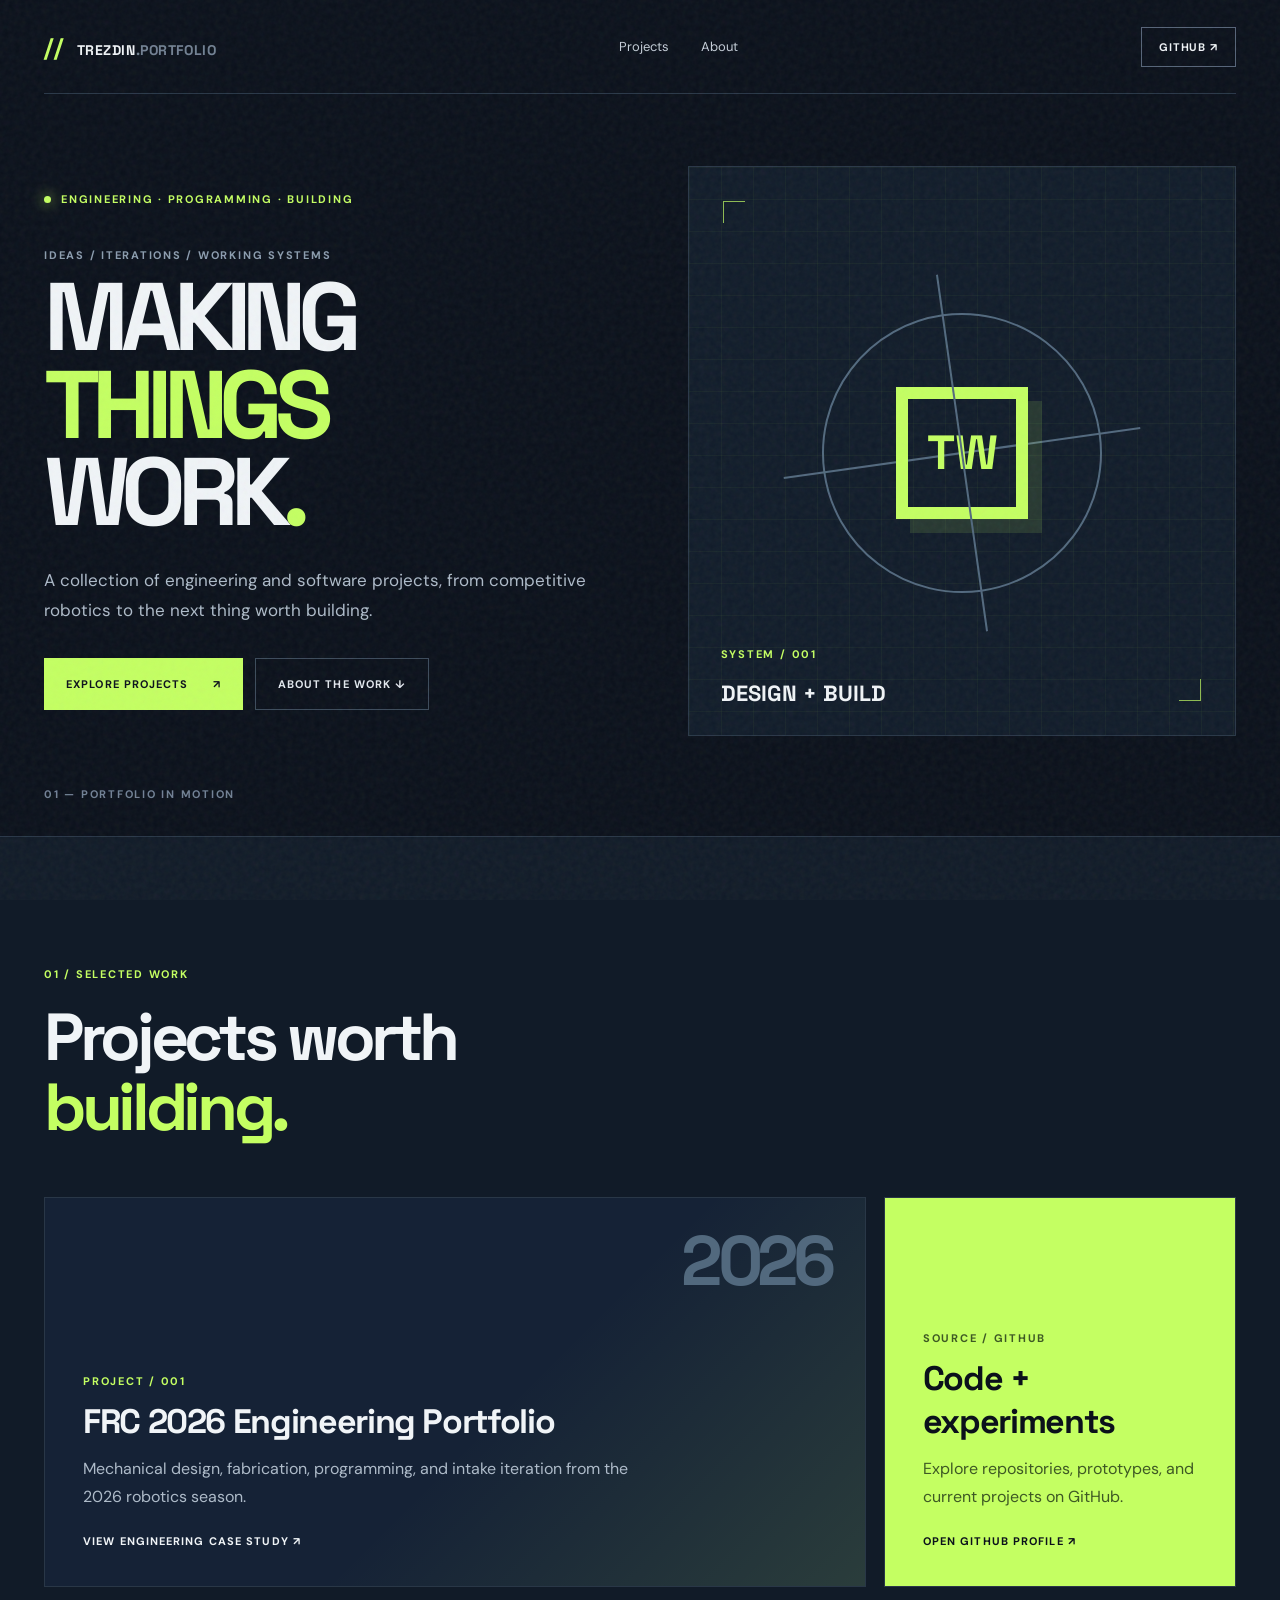
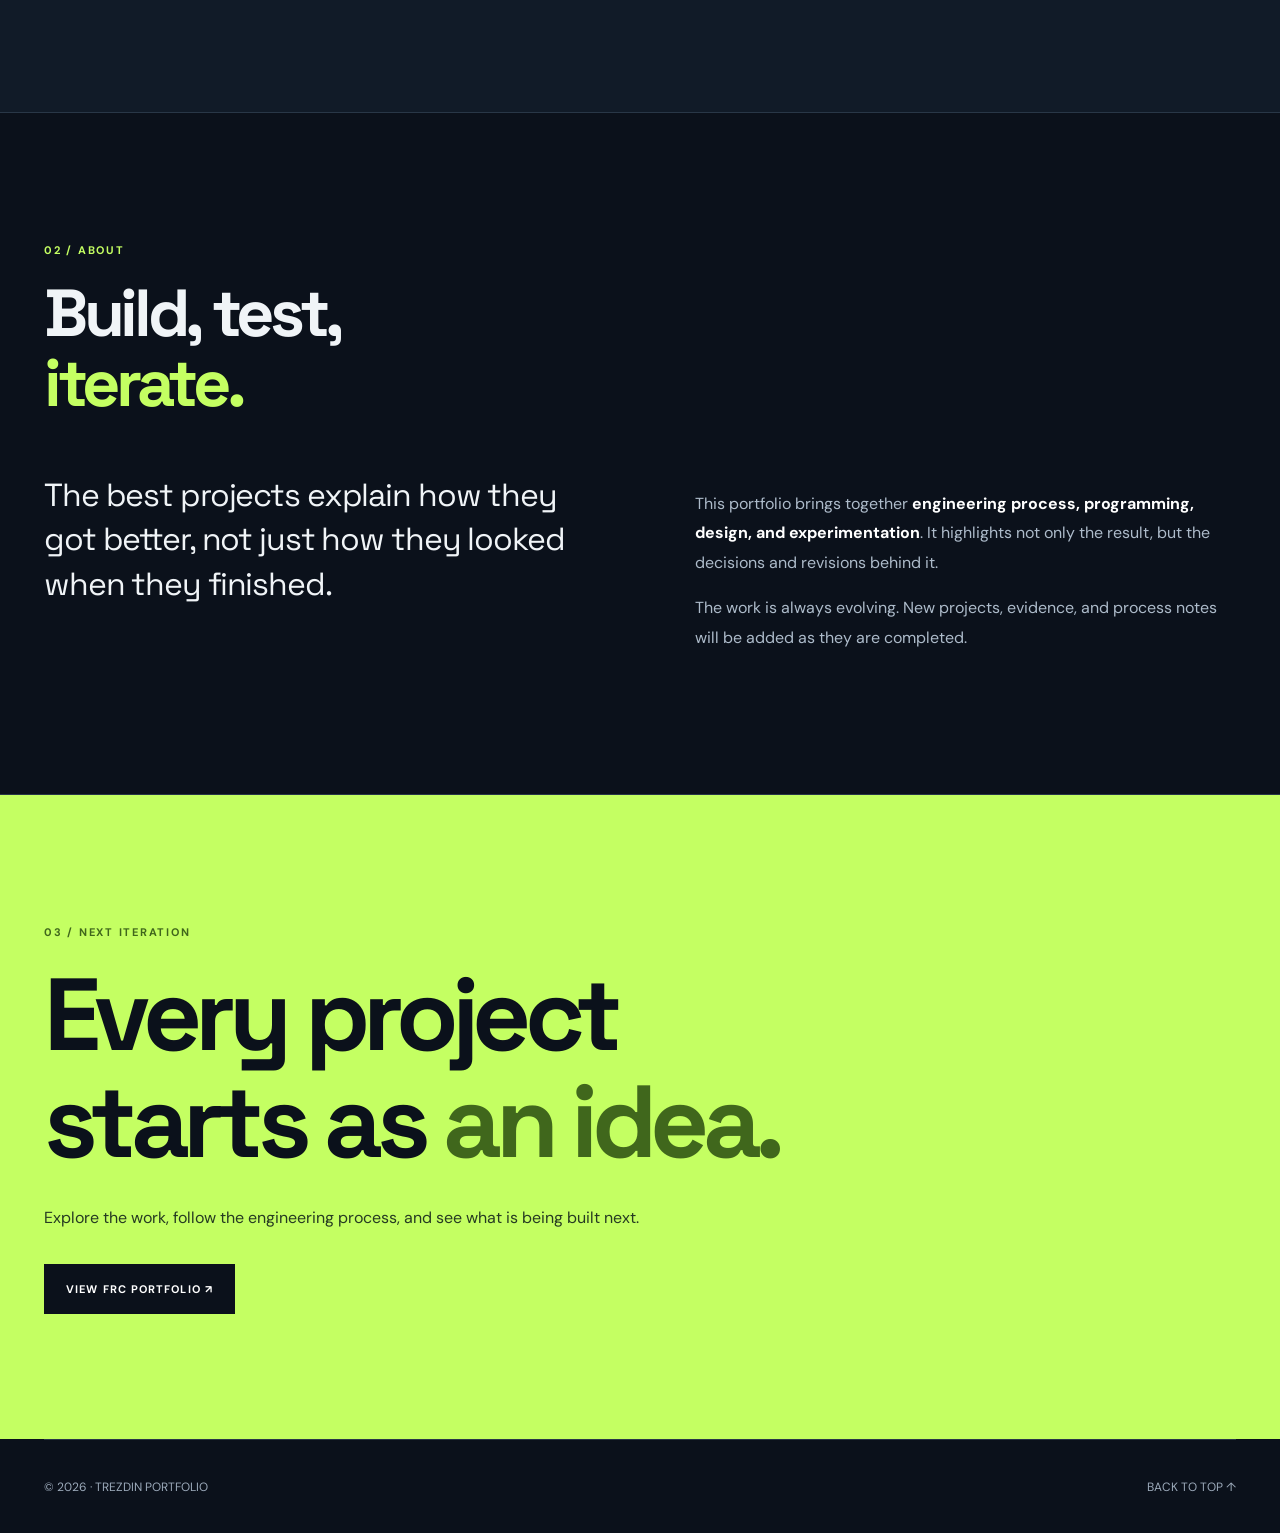
==== index.html @ 3a15e52b "Updated landing html" ====
<!doctype html>
<html lang="en">
  <head>
    <meta charset="utf-8" />
    <meta name="viewport" content="width=device-width, initial-scale=1" />
    <meta name="theme-color" content="#0b111b" />
    <meta
      name="description"
      content="Trezdin's engineering portfolio and project work."
    />
    <title>Trezdin | Engineering Portfolio</title>
    <link rel="stylesheet" href="style.css" />
  </head>
  <body>
    <div class="grain" aria-hidden="true"></div>

    <header class="nav wrap">
      <a class="brand" href="#top">
        <span class="brandmark">//</span> TREZDIN<span style="color:#728193">.PORTFOLIO</span>
      </a>
      <nav class="nav-links" aria-label="Main navigation">
        <a href="#projects">Projects</a>
        <a href="#about">About</a>
      </nav>
      <a
        class="nav-cta"
        href="https://github.com/Unspeakablevet"
        target="_blank"
        rel="noopener noreferrer"
      >GITHUB ↗</a>
    </header>

    <main id="top">
      <section class="hero wrap">
        <div>
          <div class="eyebrow">
            <span class="pulse"></span>
            ENGINEERING · PROGRAMMING · BUILDING
          </div>
          <p class="micro">IDEAS / ITERATIONS / WORKING SYSTEMS</p>
          <h1>
            MAKING<br /><em>THINGS</em><br />WORK<span class="dot">.</span>
          </h1>
          <p class="lead">
            A collection of engineering and software projects, from competitive
            robotics to the next thing worth building.
          </p>
          <div class="hero-actions">
            <a class="btn primary" href="#projects">
              EXPLORE PROJECTS <span>↗</span>
            </a>
            <a class="btn ghost" href="#about">
              ABOUT THE WORK ↓
            </a>
          </div>
        </div>

        <div class="hero-visual" aria-label="Engineering design graphic">
          <span class="coordinate one"></span>
          <span class="coordinate two"></span>
          <div class="blueprint">
            <div class="blueprint-ring">
              <div class="blueprint-mark">TW</div>
            </div>
          </div>
          <div class="visual-label">
            <span class="micro">SYSTEM / 001</span>
            <strong>DESIGN + BUILD</strong>
          </div>
        </div>
        <div class="hero-index">01 — PORTFOLIO IN MOTION</div>
      </section>

      <section class="section projects" id="projects">
        <div class="wrap">
          <span class="kicker">01 / SELECTED WORK</span>
          <h2>Projects worth<br /><i>building.</i></h2>

          <div class="project-grid">
            <a
              class="project-card featured"
              href="FRC_portfolio/FRC_portfolio.html"
              aria-label="View the 2026 FRC engineering portfolio"
            >
              <span class="card-index">PROJECT / 001</span>
              <h3>FRC 2026 Engineering Portfolio</h3>
              <p>
                Mechanical design, fabrication, programming, and intake
                iteration from the 2026 robotics season.
              </p>
              <span class="card-link">VIEW ENGINEERING CASE STUDY ↗</span>
            </a>

            <a
              class="project-card secondary"
              href="https://github.com/Unspeakablevet"
              target="_blank"
              rel="noopener noreferrer"
            >
              <span class="card-index">SOURCE / GITHUB</span>
              <h3>Code + experiments</h3>
              <p>
                Explore repositories, prototypes, and current projects on GitHub.
              </p>
              <span class="card-link">OPEN GITHUB PROFILE ↗</span>
            </a>
          </div>
        </div>
      </section>

      <section class="section" id="about">
        <div class="wrap">
          <span class="kicker">02 / ABOUT</span>
          <h2>Build, test,<br /><i>iterate.</i></h2>
          <div class="about-grid">
            <p class="big-copy">
              The best projects explain how they got better, not just how they
              looked when they finished.
            </p>
            <div class="about-copy">
              <p>
                This portfolio brings together <strong>engineering process,
                programming, design, and experimentation</strong>. It highlights
                not only the result, but the decisions and revisions behind it.
              </p>
              <p>
                The work is always evolving. New projects, evidence, and process
                notes will be added as they are completed.
              </p>
            </div>
          </div>
        </div>
      </section>

      <section class="section closing">
        <div class="wrap">
          <span class="kicker">03 / NEXT ITERATION</span>
          <h2>Every project<br />starts as <i>an idea.</i></h2>
          <p>
            Explore the work, follow the engineering process, and see what is
            being built next.
          </p>
          <a class="btn primary" href="FRC_portfolio/FRC_portfolio.html">
            VIEW FRC PORTFOLIO ↗
          </a>
        </div>
      </section>
    </main>

    <footer class="footer wrap">
      <span>© <span id="year">2026</span> · TREZDIN PORTFOLIO</span>
      <a href="#top">BACK TO TOP ↑</a>
    </footer>

    <script>
      document.getElementById("year").textContent = new Date().getFullYear();
    </script>
  </body>
</html>
---- style.css ----
@import url("https://fonts.googleapis.com/css2?family=DM+Sans:wght@400;500;600;700&family=Space+Grotesk:wght@400;500;600;700&display=swap");

      :root {
        --bg: #0b111b;
        --surface: #111c2a;
        --line: #293747;
        --text: #f0f4f7;
        --muted: #9caaba;
        --accent: #c4ff62;
      }

      * { box-sizing: border-box; }

      html { scroll-behavior: smooth; }

      body {
        margin: 0;
        background: var(--bg);
        color: var(--text);
        font-family: "DM Sans", Arial, sans-serif;
        -webkit-font-smoothing: antialiased;
      }

      a { color: inherit; text-decoration: none; }

      .grain {
        position: fixed;
        inset: 0;
        z-index: 20;
        pointer-events: none;
        opacity: 0.055;
        background-image: url("data:image/svg+xml,%3Csvg viewBox='0 0 180 180' xmlns='http://www.w3.org/2000/svg'%3E%3Cfilter id='n'%3E%3CfeTurbulence type='fractalNoise' baseFrequency='.9' numOctaves='3' stitchTiles='stitch'/%3E%3C/filter%3E%3Crect width='100%25' height='100%25' filter='url(%23n)'/%3E%3C/svg%3E");
      }

      .wrap {
        width: min(1240px, calc(100% - 88px));
        margin-inline: auto;
      }

      .nav {
        height: 94px;
        display: flex;
        align-items: center;
        justify-content: space-between;
        border-bottom: 1px solid var(--line);
        gap: 24px;
      }

      .brand {
        font-family: "Space Grotesk", sans-serif;
        font-size: 14px;
        font-weight: 700;
        letter-spacing: 0.04em;
      }

      .brandmark {
        color: var(--accent);
        font-size: 24px;
        margin-right: 9px;
      }

      .nav-links {
        display: flex;
        gap: 32px;
        font-size: 13px;
        color: #c5ced8;
      }

      .nav-links a:hover,
      .footer a:hover { color: var(--accent); }

      .nav-cta {
        border: 1px solid #566478;
        padding: 12px 17px;
        font-size: 11px;
        font-weight: 700;
        letter-spacing: 0.08em;
      }

      .nav-cta:hover {
        border-color: var(--accent);
        color: var(--accent);
      }

      .hero {
        min-height: 700px;
        display: grid;
        grid-template-columns: 1fr 46%;
        gap: 42px;
        align-items: center;
        position: relative;
        padding-block: 72px 100px;
      }

      .eyebrow,
      .kicker,
      .micro,
      .card-index,
      .hero-index {
        font-size: 11px;
        letter-spacing: 0.16em;
        font-weight: 700;
      }

      .eyebrow {
        color: var(--accent);
        display: flex;
        align-items: center;
        gap: 10px;
      }

      .pulse {
        width: 7px;
        height: 7px;
        border-radius: 50%;
        background: var(--accent);
        box-shadow: 0 0 14px var(--accent);
      }

      .micro {
        margin: 42px 0 12px;
        color: #8c9daf;
      }

      h1,
      h2,
      h3 {
        font-family: "Space Grotesk", sans-serif;
      }

      .hero h1 {
        font-size: clamp(66px, 7.5vw, 116px);
        line-height: 0.91;
        letter-spacing: -0.085em;
        margin: 0 0 30px;
        font-weight: 700;
      }

      .hero h1 em,
      h2 i {
        font-style: normal;
        color: var(--accent);
      }

      .dot { color: var(--accent); }

      .lead {
        max-width: 570px;
        margin: 0;
        color: #aebbc9;
        font-size: 17px;
        line-height: 1.75;
      }

      .hero-actions {
        display: flex;
        gap: 12px;
        flex-wrap: wrap;
        margin-top: 32px;
      }

      .btn {
        display: inline-flex;
        align-items: center;
        justify-content: space-between;
        gap: 24px;
        padding: 18px 22px;
        font-size: 11px;
        letter-spacing: 0.1em;
        font-weight: 700;
        transition: transform 0.2s;
      }

      .btn:hover { transform: translateY(-3px); }

      .primary {
        background: var(--accent);
        color: #0b111b;
      }

      .ghost {
        border: 1px solid #3c4b5b;
        color: #e3e9ef;
      }

      .hero-visual {
        height: 570px;
        position: relative;
        overflow: hidden;
        border: 1px solid var(--line);
        background:
          linear-gradient(rgba(196, 255, 98, 0.04) 1px, transparent 1px),
          linear-gradient(90deg, rgba(196, 255, 98, 0.04) 1px, transparent 1px),
          #111c2a;
        background-size: 32px 32px;
      }

      .coordinate {
        position: absolute;
        width: 22px;
        height: 22px;
        border: 1px solid var(--accent);
        opacity: 0.7;
      }

      .coordinate.one { top: 34px; left: 34px; border-right: 0; border-bottom: 0; }
      .coordinate.two { right: 34px; bottom: 34px; border-left: 0; border-top: 0; }

      .blueprint {
        position: absolute;
        inset: 90px 70px 86px;
        display: grid;
        place-items: center;
      }

      .blueprint-ring {
        width: 280px;
        aspect-ratio: 1;
        border: 2px solid #52697e;
        border-radius: 50%;
        position: relative;
        display: grid;
        place-items: center;
        transform: rotate(-8deg);
      }

      .blueprint-ring::before,
      .blueprint-ring::after {
        content: "";
        position: absolute;
        background: #52697e;
      }

      .blueprint-ring::before {
        width: 360px;
        height: 2px;
      }

      .blueprint-ring::after {
        height: 360px;
        width: 2px;
      }

      .blueprint-mark {
        width: 132px;
        height: 132px;
        border: 12px solid var(--accent);
        transform: rotate(8deg);
        display: grid;
        place-items: center;
        box-shadow: 14px 14px 0 rgba(196, 255, 98, 0.12);
        font: 700 48px/1 "Space Grotesk", sans-serif;
        color: var(--accent);
      }

      .visual-label {
        position: absolute;
        left: 32px;
        bottom: 28px;
        display: grid;
        gap: 6px;
      }

      .visual-label span {
        color: var(--accent);
      }

      .visual-label strong {
        font-family: "Space Grotesk";
        font-size: 22px;
      }

      .hero-index {
        position: absolute;
        bottom: 35px;
        color: #718195;
      }

      .section {
        padding-block: 125px;
        border-top: 1px solid var(--line);
      }

      .projects { background: #111b28; }

      .kicker { color: var(--accent); }

      h2 {
        margin: 20px 0 54px;
        font-size: clamp(42px, 5.2vw, 76px);
        line-height: 1.05;
        letter-spacing: -0.065em;
      }

      .project-grid {
        display: grid;
        grid-template-columns: 1.4fr 0.6fr;
        gap: 18px;
      }

      .project-card {
        min-height: 390px;
        border: 1px solid var(--line);
        background: #152236;
        position: relative;
        display: flex;
        flex-direction: column;
        justify-content: flex-end;
        padding: 38px;
        overflow: hidden;
        transition: transform 0.2s, border-color 0.2s;
      }

      .project-card:hover {
        transform: translateY(-5px);
        border-color: var(--accent);
      }

      .project-card.featured {
        background:
          linear-gradient(135deg, transparent 55%, rgba(196, 255, 98, 0.12)),
          #152236;
      }

      .project-card.featured::before {
        content: "2026";
        position: absolute;
        top: 28px;
        right: 34px;
        color: #52697e;
        font: 700 70px/1 "Space Grotesk";
        letter-spacing: -0.08em;
      }

      .project-card.secondary {
        background: var(--accent);
        color: #0b111b;
      }

      .project-card.secondary .card-index,
      .project-card.secondary p { color: #3e5924; }

      .card-index { color: var(--accent); margin-bottom: 12px; }

      .project-card h3 {
        margin: 0 0 12px;
        font-size: 34px;
        letter-spacing: -0.04em;
      }

      .project-card p {
        max-width: 560px;
        margin: 0 0 24px;
        color: #aebbc9;
        line-height: 1.7;
      }

      .card-link {
        font-size: 11px;
        font-weight: 700;
        letter-spacing: 0.1em;
      }

      .about-grid {
        display: grid;
        grid-template-columns: 1fr 1fr;
        gap: 110px;
      }

      .big-copy {
        margin: 0;
        font-family: "Space Grotesk";
        font-size: clamp(24px, 2.5vw, 35px);
        line-height: 1.4;
        letter-spacing: -0.035em;
      }

      .about-copy {
        color: #adbbca;
        line-height: 1.85;
      }

      .about-copy strong { color: #fff; }

      .closing {
        background: var(--accent);
        color: #0b111b;
      }

      .closing h2 {
        max-width: 900px;
        font-size: clamp(60px, 8vw, 115px);
        margin-bottom: 28px;
      }

      .closing h2 i { color: #40671c; }
      .closing .kicker { color: #40671c; }

      .closing p {
        max-width: 680px;
        color: #263b22;
        line-height: 1.8;
        margin-bottom: 32px;
      }

      .closing .primary {
        background: #0b111b;
        color: #fff;
      }

      .footer {
        min-height: 94px;
        display: flex;
        align-items: center;
        justify-content: space-between;
        gap: 20px;
        border-top: 1px solid var(--line);
        color: #9caaba;
        font-size: 12px;
      }

      @media (max-width: 900px) {
        .wrap { width: min(100% - 44px, 1240px); }
        .hero { grid-template-columns: 1fr; padding-bottom: 80px; }
        .hero-visual { height: 420px; }
        .hero-index { display: none; }
        .project-grid,
        .about-grid { grid-template-columns: 1fr; gap: 35px; }
      }

      @media (max-width: 620px) {
        .nav { height: 78px; }
        .nav-links { display: none; }
        .nav-cta { padding: 10px 12px; }
        .hero { min-height: auto; padding-block: 60px; }
        .hero h1 { font-size: clamp(56px, 19vw, 82px); }
        .hero-visual { height: 330px; }
        .blueprint { inset: 70px 35px; }
        .blueprint-ring { width: 210px; }
        .blueprint-ring::before { width: 270px; }
        .blueprint-ring::after { height: 270px; }
        .blueprint-mark { width: 100px; height: 100px; font-size: 38px; }
        .section { padding-block: 78px; }
        h2 { margin-bottom: 38px; }
        .project-card { min-height: 330px; padding: 28px; }
        .project-card.featured::before { font-size: 48px; }
        .footer { min-height: 110px; flex-direction: column; justify-content: center; align-items: flex-start; }
      }
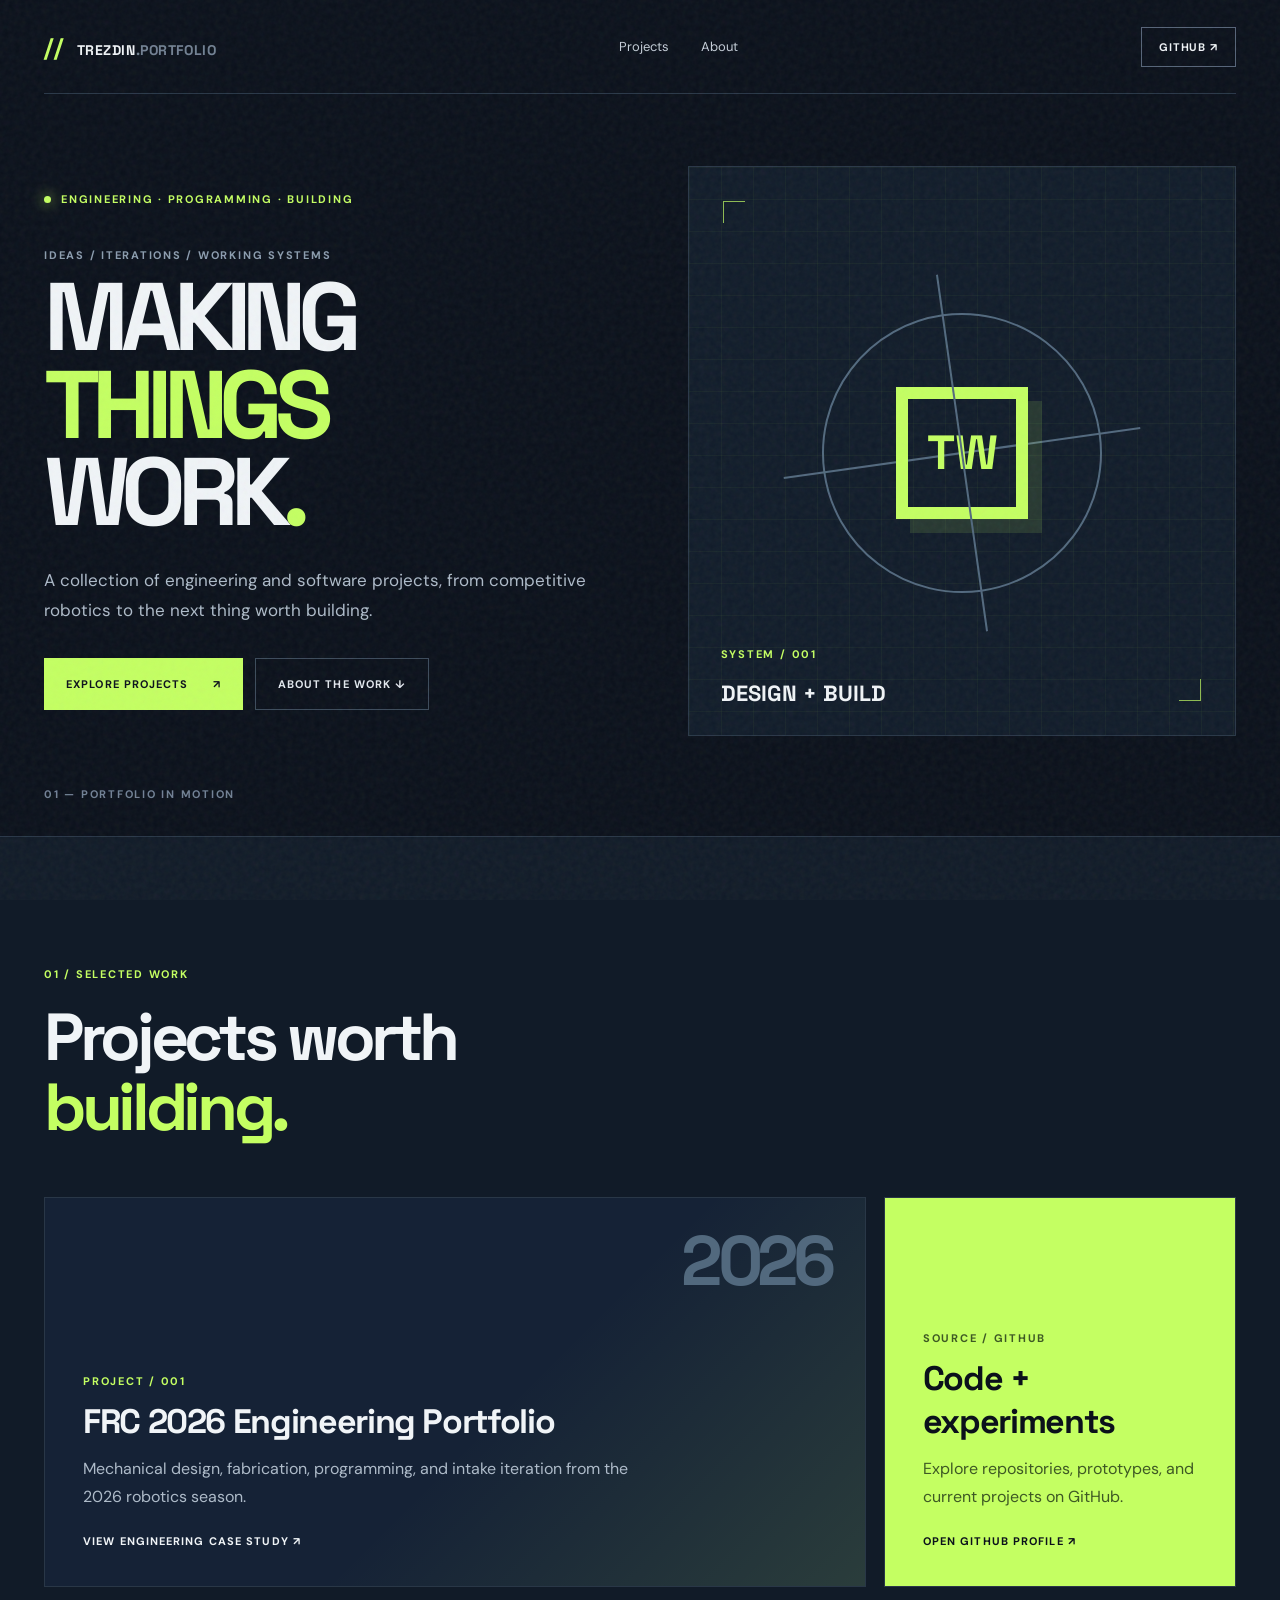
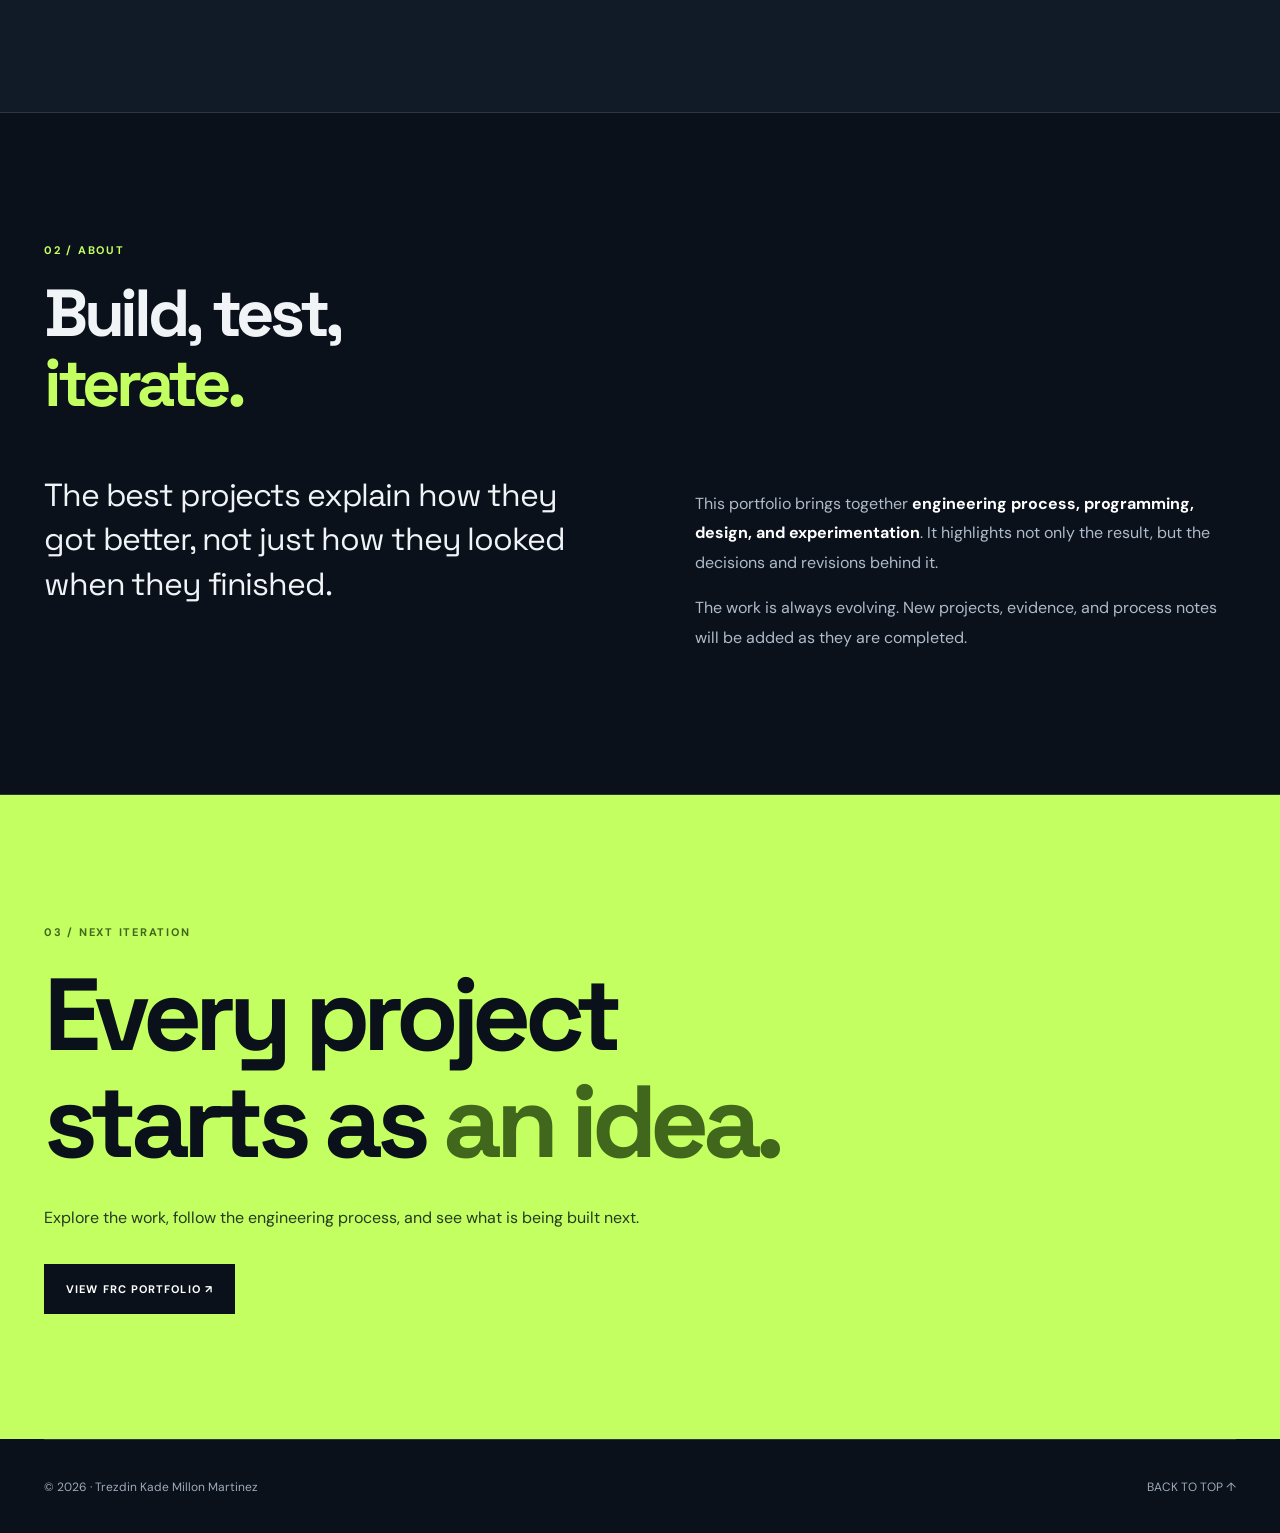
==== commit 229543ec: "Formatting update" ====
--- a/index.html
+++ b/index.html
@@ -11,23 +11,33 @@
     <title>Trezdin | Engineering Portfolio</title>
     <link rel="stylesheet" href="style.css" />
   </head>
-  <body>
+  <body class="home-page">
     <div class="grain" aria-hidden="true"></div>
 
     <header class="nav wrap">
       <a class="brand" href="#top">
-        <span class="brandmark">//</span> TREZDIN<span style="color:#728193">.PORTFOLIO</span>
+        <span class="brandmark">//</span>
+        TREZDIN<span class="muted">.PORTFOLIO</span>
       </a>
-      <nav class="nav-links" aria-label="Main navigation">
+      <nav class="nav-links" id="primary-navigation" aria-label="Main navigation">
         <a href="#projects">Projects</a>
         <a href="#about">About</a>
       </nav>
+      <button
+        class="menu-toggle"
+        type="button"
+        aria-expanded="false"
+        aria-controls="primary-navigation"
+        aria-label="Toggle navigation"
+      >
+        MENU
+      </button>
       <a
         class="nav-cta"
         href="https://github.com/Unspeakablevet"
         target="_blank"
         rel="noopener noreferrer"
-      >GITHUB ↗</a>
+      >GITHUB &#8599;</a>
     </header>
 
     <main id="top">
@@ -35,7 +45,7 @@
         <div>
           <div class="eyebrow">
             <span class="pulse"></span>
-            ENGINEERING · PROGRAMMING · BUILDING
+            ENGINEERING &#183; PROGRAMMING &#183; BUILDING
           </div>
           <p class="micro">IDEAS / ITERATIONS / WORKING SYSTEMS</p>
           <h1>
@@ -47,10 +57,10 @@
           </p>
           <div class="hero-actions">
             <a class="btn primary" href="#projects">
-              EXPLORE PROJECTS <span>↗</span>
+              EXPLORE PROJECTS <span>&#8599;</span>
             </a>
             <a class="btn ghost" href="#about">
-              ABOUT THE WORK ↓
+              ABOUT THE WORK &#8595;
             </a>
           </div>
         </div>
@@ -68,7 +78,7 @@
             <strong>DESIGN + BUILD</strong>
           </div>
         </div>
-        <div class="hero-index">01 — PORTFOLIO IN MOTION</div>
+        <div class="hero-index">01 &#8212; PORTFOLIO IN MOTION</div>
       </section>
 
       <section class="section projects" id="projects">
@@ -88,7 +98,7 @@
                 Mechanical design, fabrication, programming, and intake
                 iteration from the 2026 robotics season.
               </p>
-              <span class="card-link">VIEW ENGINEERING CASE STUDY ↗</span>
+              <span class="card-link">VIEW ENGINEERING CASE STUDY &#8599;</span>
             </a>
 
             <a
@@ -102,7 +112,7 @@
               <p>
                 Explore repositories, prototypes, and current projects on GitHub.
               </p>
-              <span class="card-link">OPEN GITHUB PROFILE ↗</span>
+              <span class="card-link">OPEN GITHUB PROFILE &#8599;</span>
             </a>
           </div>
         </div>
@@ -141,19 +151,20 @@
             being built next.
           </p>
           <a class="btn primary" href="FRC_portfolio/FRC_portfolio.html">
-            VIEW FRC PORTFOLIO ↗
+            VIEW FRC PORTFOLIO &#8599;
           </a>
         </div>
       </section>
     </main>
 
     <footer class="footer wrap">
-      <span>© <span id="year">2026</span> · TREZDIN PORTFOLIO</span>
-      <a href="#top">BACK TO TOP ↑</a>
+      <span>
+        &#169; <span id="year">2026</span> &#183;
+        Trezdin Kade Millon Martinez
+      </span>
+      <a href="#top">BACK TO TOP &#8593;</a>
     </footer>
 
-    <script>
-      document.getElementById("year").textContent = new Date().getFullYear();
-    </script>
+    <script src="script.js"></script>
   </body>
 </html>
--- a/style.css
+++ b/style.css
@@ -64,6 +64,14 @@
         gap: 32px;
         font-size: 13px;
         color: #c5ced8;
+      }
+
+      .muted {
+        color: #728193;
+      }
+
+      .menu-toggle {
+        display: none;
       }
 
       .nav-links a:hover,
@@ -430,8 +438,35 @@
 
       @media (max-width: 620px) {
         .nav { height: 78px; }
-        .nav-links { display: none; }
-        .nav-cta { padding: 10px 12px; }
+        .nav-links {
+          display: none;
+          position: absolute;
+          left: 22px;
+          right: 22px;
+          top: 78px;
+          z-index: 30;
+          flex-direction: column;
+          gap: 0;
+          padding: 8px 18px;
+          border: 1px solid var(--line);
+          background: var(--bg);
+        }
+        .nav-links.open { display: flex; }
+        .nav-links a { padding: 12px 0; }
+        .nav-cta { display: none; }
+        .menu-toggle {
+          display: block;
+          appearance: none;
+          border: 1px solid var(--line);
+          border-radius: 6px;
+          background: transparent;
+          color: var(--text);
+          padding: 10px 12px;
+          font-size: 11px;
+          font-weight: 700;
+          letter-spacing: 0.08em;
+          cursor: pointer;
+        }
         .hero { min-height: auto; padding-block: 60px; }
         .hero h1 { font-size: clamp(56px, 19vw, 82px); }
         .hero-visual { height: 330px; }
@@ -446,3 +481,541 @@
         .project-card.featured::before { font-size: 48px; }
         .footer { min-height: 110px; flex-direction: column; justify-content: center; align-items: flex-start; }
       }
+
+/* FRC portfolio */
+body.portfolio-page {
+  --portfolio-accent: #77c6f7;
+  --portfolio-surface: #142338;
+  --portfolio-line: #334960;
+  --portfolio-muted: #b7c6d7;
+  background: #0c1625;
+  color: #f3f7fb;
+  font-family: Inter, "Segoe UI", Arial, sans-serif;
+  line-height: 1.65;
+}
+
+body.portfolio-page .nav {
+  min-height: 94px;
+  border-bottom-color: var(--portfolio-line);
+  background: #0c1625ed;
+}
+
+body.portfolio-page .nav .nav-links {
+  display: flex;
+  align-items: center;
+  gap: 32px;
+  color: var(--portfolio-muted);
+  font-size: 13px;
+}
+
+body.portfolio-page .nav .nav-links a:hover,
+body.portfolio-page .text-link:hover {
+  color: var(--portfolio-accent);
+}
+
+body.portfolio-page .nav-cta {
+  border-color: var(--portfolio-line);
+}
+
+body.portfolio-page .nav-cta:hover {
+  border-color: var(--portfolio-accent);
+  color: var(--portfolio-accent);
+}
+
+body.portfolio-page .hero {
+  min-height: 730px;
+  grid-template-columns: 1fr 46%;
+  gap: 42px;
+  padding-block: 72px 100px;
+}
+
+body.portfolio-page .hero-copy {
+  min-width: 0;
+}
+
+body.portfolio-page .eyebrow,
+body.portfolio-page .kicker,
+body.portfolio-page .micro,
+body.portfolio-page .step-label,
+body.portfolio-page .placeholder,
+body.portfolio-page .panel-top,
+body.portfolio-page .panel-foot,
+body.portfolio-page .photo-credit,
+body.portfolio-page .hero-index {
+  font-size: 11px;
+  letter-spacing: 0.16em;
+  font-weight: 700;
+  text-transform: uppercase;
+}
+
+body.portfolio-page .eyebrow,
+body.portfolio-page .kicker,
+body.portfolio-page .micro {
+  color: var(--portfolio-accent);
+}
+
+body.portfolio-page .hero h1 {
+  margin: 24px 0;
+  max-width: 680px;
+  font-size: clamp(72px, 8vw, 112px);
+  line-height: 0.86;
+  letter-spacing: -0.055em;
+}
+
+body.portfolio-page .hero h1 em {
+  color: var(--portfolio-accent);
+  font-style: normal;
+}
+
+body.portfolio-page .hero h1 .dot {
+  color: var(--portfolio-accent);
+}
+
+body.portfolio-page .lead,
+body.portfolio-page .section-intro,
+body.portfolio-page .big-copy,
+body.portfolio-page .overview-text p {
+  color: var(--portfolio-muted);
+}
+
+body.portfolio-page .hero-actions {
+  display: flex;
+  gap: 12px;
+  flex-wrap: wrap;
+  margin-top: 28px;
+}
+
+body.portfolio-page .btn {
+  display: inline-flex;
+  align-items: center;
+  justify-content: center;
+  min-height: 48px;
+  padding: 12px 18px;
+  border: 1px solid var(--portfolio-line);
+  border-radius: 6px;
+  font-size: 12px;
+  font-weight: 800;
+  letter-spacing: 0.08em;
+  text-transform: uppercase;
+}
+
+body.portfolio-page .btn.primary {
+  border-color: var(--portfolio-accent);
+  background: var(--portfolio-accent);
+  color: #061421;
+}
+
+body.portfolio-page .btn.ghost {
+  background: transparent;
+  color: #f3f7fb;
+}
+
+body.portfolio-page .hero-visual {
+  position: relative;
+  height: 520px;
+  overflow: hidden;
+  border: 1px solid var(--portfolio-line);
+  border-radius: 10px;
+  background: var(--portfolio-surface);
+}
+
+body.portfolio-page .hero-visual img {
+  width: 100%;
+  height: 100%;
+  object-fit: cover;
+}
+
+body.portfolio-page .image-tag {
+  position: absolute;
+  left: 18px;
+  bottom: 18px;
+  display: flex;
+  flex-direction: column;
+  gap: 4px;
+  padding: 12px 14px;
+  background: rgba(6, 20, 33, 0.86);
+  font-size: 10px;
+  letter-spacing: 0.12em;
+}
+
+body.portfolio-page .photo-credit {
+  position: absolute;
+  right: 12px;
+  top: 12px;
+  padding: 7px 9px;
+  background: rgba(6, 20, 33, 0.86);
+}
+
+body.portfolio-page .hero-index {
+  position: absolute;
+  right: 0;
+  bottom: 22px;
+  color: var(--portfolio-muted);
+}
+
+body.portfolio-page .section {
+  padding-block: 105px;
+  scroll-margin-top: 94px;
+}
+
+body.portfolio-page .section-head {
+  max-width: 760px;
+  margin-bottom: 38px;
+}
+
+body.portfolio-page .section-head h2 {
+  margin: 14px 0 18px;
+  font-size: clamp(42px, 6vw, 72px);
+  line-height: 1.02;
+  letter-spacing: -0.04em;
+}
+
+body.portfolio-page .overview-grid {
+  display: grid;
+  grid-template-columns: 1fr 1fr;
+  gap: 64px;
+  align-items: start;
+}
+
+body.portfolio-page .big-copy {
+  font-size: clamp(24px, 3vw, 36px);
+  line-height: 1.35;
+}
+
+body.portfolio-page .overview-text {
+  display: grid;
+  gap: 16px;
+}
+
+body.portfolio-page .stats {
+  display: grid;
+  grid-template-columns: repeat(4, 1fr);
+  gap: 14px;
+  margin-top: 48px;
+}
+
+body.portfolio-page .stats div {
+  display: flex;
+  flex-direction: column;
+  gap: 8px;
+  min-height: 120px;
+  justify-content: center;
+  padding: 18px;
+  border: 1px solid var(--portfolio-line);
+  border-radius: 8px;
+  background: var(--portfolio-surface);
+}
+
+body.portfolio-page .stats span {
+  color: var(--portfolio-accent);
+  font-size: 28px;
+  font-weight: 800;
+}
+
+body.portfolio-page .stats small {
+  color: var(--portfolio-muted);
+  font-size: 10px;
+  letter-spacing: 0.12em;
+}
+
+body.portfolio-page .process {
+  border-top: 1px solid var(--portfolio-line);
+}
+
+body.portfolio-page .steps {
+  display: grid;
+  grid-template-columns: repeat(4, 1fr);
+  gap: 16px;
+}
+
+body.portfolio-page .step {
+  position: relative;
+  min-height: 280px;
+  padding: 24px;
+  border: 1px solid var(--portfolio-line);
+  border-radius: 8px;
+  background: var(--portfolio-surface);
+}
+
+body.portfolio-page .step-num,
+body.portfolio-page .step-icon {
+  color: var(--portfolio-accent);
+  font-size: 20px;
+  font-weight: 800;
+}
+
+body.portfolio-page .step-copy {
+  margin-top: 18px;
+}
+
+body.portfolio-page .step-copy h3 {
+  margin: 8px 0 12px;
+}
+
+body.portfolio-page .step-copy p {
+  color: var(--portfolio-muted);
+  font-size: 14px;
+}
+
+body.portfolio-page .placeholder {
+  color: #d2deea;
+  font-size: 10px;
+  line-height: 1.5;
+}
+
+body.portfolio-page .step-icon {
+  position: absolute;
+  right: 18px;
+  bottom: 14px;
+}
+
+body.portfolio-page .feature {
+  background: var(--portfolio-surface);
+  border-block: 1px solid var(--portfolio-line);
+}
+
+body.portfolio-page .feature-grid {
+  display: grid;
+  grid-template-columns: 1fr 1fr;
+  gap: 64px;
+  align-items: center;
+}
+
+body.portfolio-page .text-link {
+  color: var(--portfolio-accent);
+  font-weight: 800;
+}
+
+body.portfolio-page .feature-panel {
+  border: 1px solid var(--portfolio-line);
+  border-radius: 8px;
+  background: #192d44;
+  overflow: hidden;
+}
+
+body.portfolio-page .panel-top,
+body.portfolio-page .panel-foot {
+  display: flex;
+  justify-content: space-between;
+  gap: 12px;
+  padding: 16px 18px;
+  border-bottom: 1px solid var(--portfolio-line);
+  color: var(--portfolio-muted);
+}
+
+body.portfolio-page .panel-foot {
+  border-top: 1px solid var(--portfolio-line);
+  border-bottom: 0;
+}
+
+body.portfolio-page .log-item {
+  display: grid;
+  grid-template-columns: 10px 1fr;
+  gap: 12px;
+  padding: 14px 18px;
+  border-bottom: 1px solid rgba(51, 73, 96, 0.65);
+  color: var(--portfolio-muted);
+  font-size: 14px;
+}
+
+body.portfolio-page .log-dot {
+  width: 7px;
+  height: 7px;
+  margin-top: 7px;
+  border-radius: 50%;
+  background: var(--portfolio-accent);
+}
+
+body.portfolio-page .gallery-grid {
+  display: grid;
+  grid-template-columns: 1.5fr 1fr 1fr;
+  gap: 16px;
+}
+
+body.portfolio-page .gallery-main,
+body.portfolio-page .media-placeholder {
+  min-height: 260px;
+  margin: 0;
+  border: 1px solid var(--portfolio-line);
+  border-radius: 8px;
+  background: var(--portfolio-surface);
+  overflow: hidden;
+}
+
+body.portfolio-page .gallery-main img {
+  width: 100%;
+  height: 100%;
+  object-fit: cover;
+}
+
+body.portfolio-page .media-placeholder {
+  display: grid;
+  place-items: center;
+  padding: 20px;
+  color: var(--portfolio-muted);
+  text-align: center;
+}
+
+body.portfolio-page .closing {
+  border-top: 1px solid var(--portfolio-line);
+}
+
+body.portfolio-page .footer {
+  min-height: 94px;
+  border-top-color: var(--portfolio-line);
+  color: var(--portfolio-muted);
+  font-size: 12px;
+}
+
+body.portfolio-page .footer a:hover {
+  color: var(--portfolio-accent);
+}
+
+@media (max-width: 900px) {
+  body.portfolio-page .hero {
+    grid-template-columns: 1fr;
+  }
+
+  body.portfolio-page .hero-visual {
+    height: 420px;
+  }
+
+  body.portfolio-page .steps {
+    grid-template-columns: repeat(2, 1fr);
+  }
+
+  body.portfolio-page .feature-grid,
+  body.portfolio-page .overview-grid {
+    grid-template-columns: 1fr;
+    gap: 35px;
+  }
+
+  body.portfolio-page .gallery-grid {
+    grid-template-columns: 1fr 1fr;
+  }
+
+  body.portfolio-page .gallery-main {
+    grid-column: 1 / -1;
+  }
+}
+
+@media (max-width: 620px) {
+  body.portfolio-page .nav .nav-links {
+    display: none;
+  }
+
+  body.portfolio-page .nav .nav-links.open {
+    display: flex;
+  }
+
+  body.portfolio-page .nav-cta {
+    display: none;
+  }
+
+  body.portfolio-page .hero {
+    min-height: auto;
+  }
+
+  body.portfolio-page .hero h1 {
+    font-size: clamp(56px, 18vw, 82px);
+  }
+
+  body.portfolio-page .hero-visual {
+    height: 330px;
+  }
+
+  body.portfolio-page .stats,
+  body.portfolio-page .steps,
+  body.portfolio-page .gallery-grid {
+    grid-template-columns: 1fr;
+  }
+
+  body.portfolio-page .gallery-main {
+    grid-column: auto;
+  }
+
+  body.portfolio-page .section {
+    padding-block: 78px;
+  }
+
+  body.portfolio-page .footer {
+    min-height: 110px;
+  }
+}
+
+/* 404 page */
+body.page-404 {
+  color-scheme: dark;
+  --ink: #0b111b;
+  --panel: #121a27;
+  --line: #263247;
+  --paper: #f3f0e8;
+  --orange: #ff6b35;
+  --green: #b8f34a;
+  min-height: 100vh;
+  margin: 0;
+  display: grid;
+  grid-template-rows: minmax(0, 1fr) auto;
+  place-items: center;
+  overflow-x: hidden;
+  background:
+    linear-gradient(rgba(255, 255, 255, 0.035) 1px, transparent 1px),
+    linear-gradient(90deg, rgba(255, 255, 255, 0.035) 1px, transparent 1px),
+    var(--ink);
+  background-size: 32px 32px;
+  color: var(--paper);
+  font-family: Arial, Helvetica, sans-serif;
+}
+
+body.page-404 * { box-sizing: border-box; }
+body.page-404 .card { position: relative; width: min(680px, calc(100vw - 40px)); text-align: center; }
+body.page-404 .badge { display: inline-block; margin-bottom: 14px; padding: 7px 10px; border: 1px solid var(--line); border-radius: 999px; color: var(--green); font: 700 12px/1 monospace; letter-spacing: 0.12em; text-transform: uppercase; }
+body.page-404 .robot { position: relative; width: 180px; height: 126px; margin: 0 auto 18px; }
+body.page-404 .head { position: absolute; left: 38px; top: 16px; width: 104px; height: 76px; border: 4px solid var(--paper); border-radius: 16px; background: var(--panel); transform-origin: center; animation: search404 2.4s ease-in-out infinite; }
+body.page-404 .antenna { position: absolute; left: 86px; top: 0; width: 4px; height: 20px; border-radius: 4px; background: var(--paper); }
+body.page-404 .antenna::before { content: ""; position: absolute; left: -5px; top: -7px; width: 14px; height: 14px; border-radius: 50%; background: var(--orange); box-shadow: 0 0 18px rgba(255, 107, 53, 0.75); }
+body.page-404 .eye { position: absolute; top: 25px; width: 15px; height: 15px; border-radius: 50%; background: var(--green); box-shadow: 0 0 12px rgba(184, 243, 74, 0.8); }
+body.page-404 .eye.left { left: 22px; }
+body.page-404 .eye.right { right: 22px; }
+body.page-404 .mouth { position: absolute; left: 34px; bottom: 12px; width: 28px; height: 4px; border-radius: 4px; background: var(--paper); }
+body.page-404 .body { position: absolute; left: 55px; bottom: 0; width: 70px; height: 38px; border: 4px solid var(--paper); border-bottom: 0; border-radius: 12px 12px 0 0; background: var(--orange); }
+body.page-404 h1 { margin: 0; font-size: clamp(92px, 22vw, 180px); line-height: 0.72; letter-spacing: -0.09em; color: transparent; -webkit-text-stroke: 3px var(--paper); text-shadow: 10px 10px 0 var(--orange); }
+body.page-404 h2 { margin: 28px 0 10px; font-size: clamp(24px, 5vw, 42px); letter-spacing: -0.04em; }
+body.page-404 p { max-width: 520px; margin: 0 auto 24px; color: #bbc3cf; font-size: 16px; line-height: 1.6; }
+body.page-404 .actions { display: flex; justify-content: center; gap: 10px; flex-wrap: wrap; }
+body.page-404 a,
+body.page-404 button { appearance: none; border: 0; border-radius: 6px; padding: 13px 16px; background: var(--green); color: var(--ink); font: 800 13px/1 Arial, Helvetica, sans-serif; letter-spacing: 0.06em; text-decoration: none; text-transform: uppercase; cursor: pointer; transition: transform 150ms ease, box-shadow 150ms ease; }
+body.page-404 button { background: transparent; color: var(--paper); box-shadow: inset 0 0 0 1px var(--line); }
+body.page-404 a:hover,
+body.page-404 button:hover { transform: translateY(-3px); box-shadow: 5px 5px 0 var(--orange); }
+body.page-404 .lost { animation: fall404 700ms cubic-bezier(.2,.8,.4,1); }
+body.page-404 .footer { width: min(1240px, calc(100% - 40px)); min-height: 74px; display: flex; align-items: center; justify-content: space-between; gap: 20px; border-top: 1px solid var(--line); color: #bbc3cf; font: 700 11px/1 Arial, Helvetica, sans-serif; letter-spacing: 0.12em; text-transform: uppercase; }
+body.page-404 .footer a { padding: 0; background: transparent; color: var(--paper); border-radius: 0; box-shadow: none; }
+body.page-404 .footer a:hover { transform: none; box-shadow: none; color: var(--orange); }
+
+@keyframes search404 {
+  0%, 100% { transform: rotate(-5deg) translateX(-4px); }
+  50% { transform: rotate(5deg) translateX(4px); }
+}
+
+@keyframes fall404 {
+  0% { transform: rotate(0) translateY(0); }
+  30% { transform: rotate(-8deg) translateY(-12px); }
+  100% { transform: rotate(12deg) translateY(100vh); }
+}
+
+@media (prefers-reduced-motion: reduce) {
+  body.page-404 .head,
+  body.page-404 .lost { animation: none; }
+  body.page-404 a,
+  body.page-404 button { transition: none; }
+}
+
+@media (max-width: 600px) {
+  body.page-404 .footer {
+    min-height: 94px;
+    flex-direction: column;
+    justify-content: center;
+    text-align: center;
+  }
+}
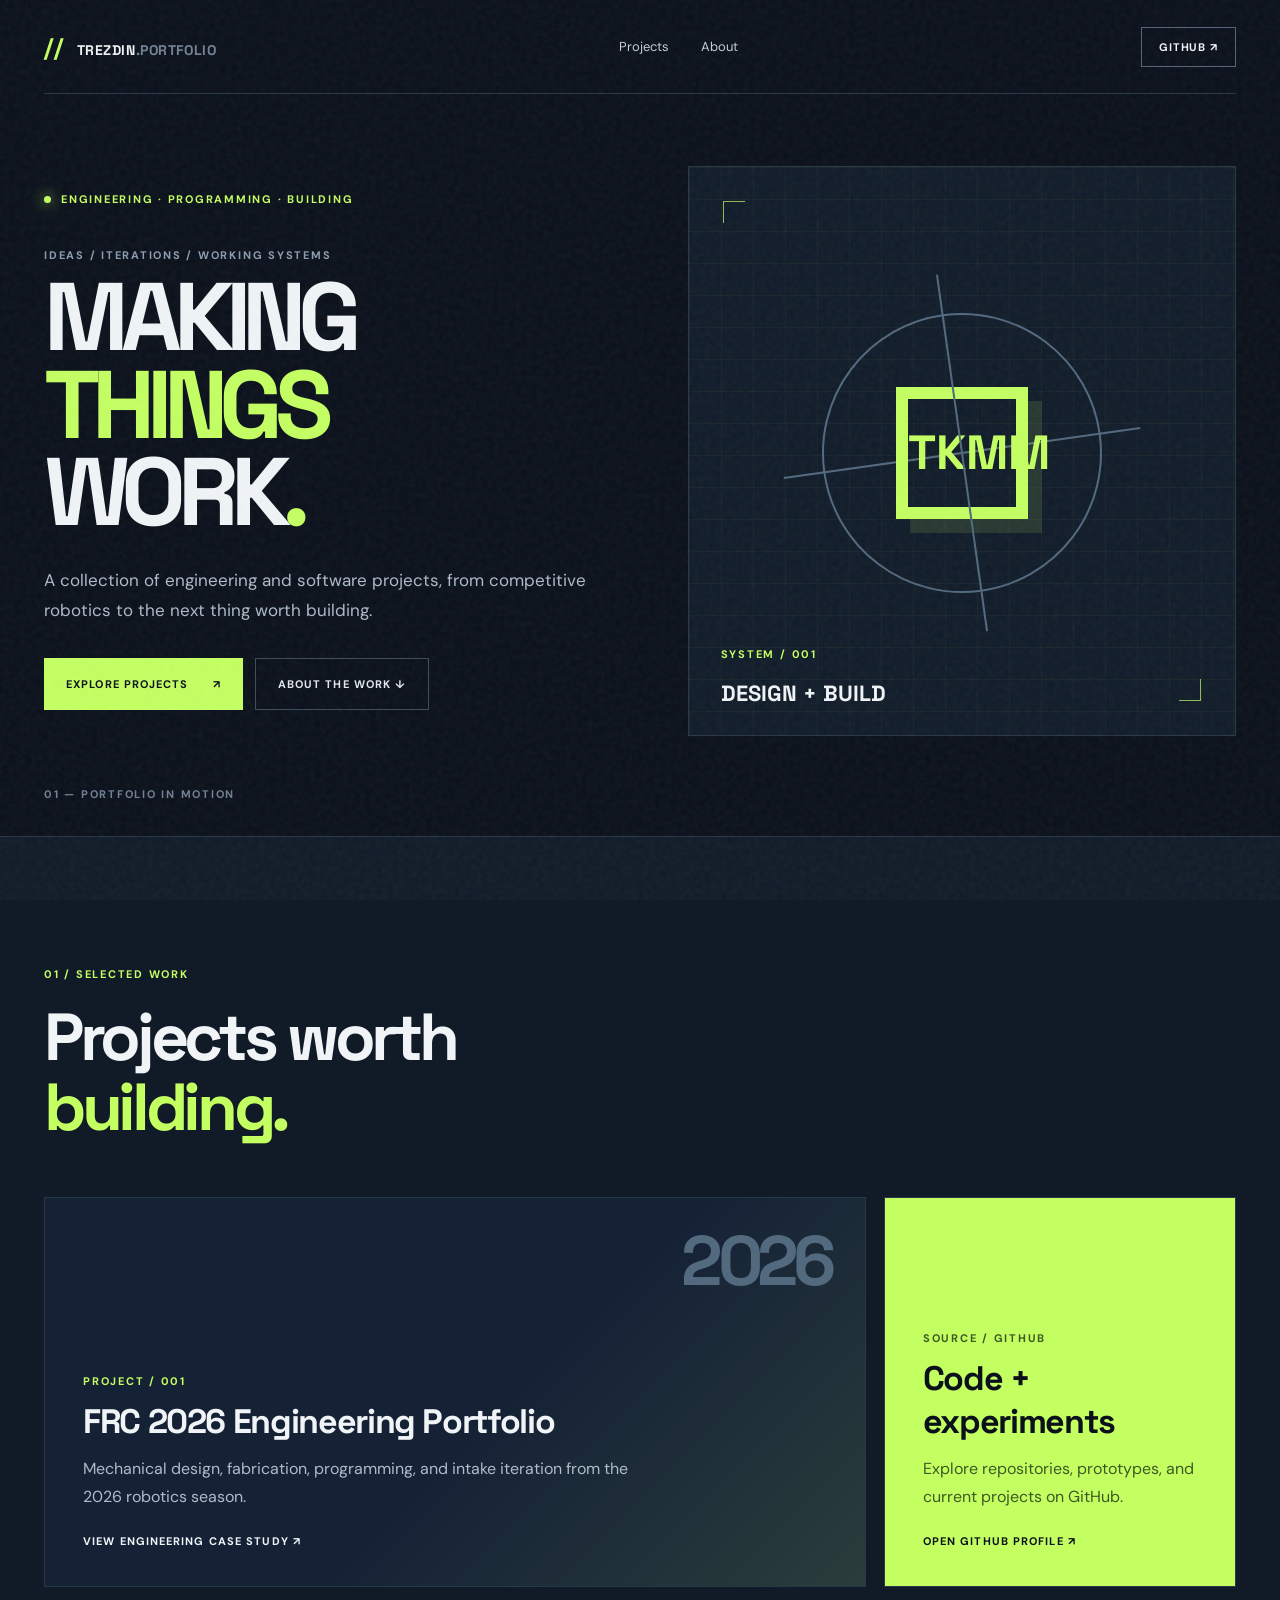
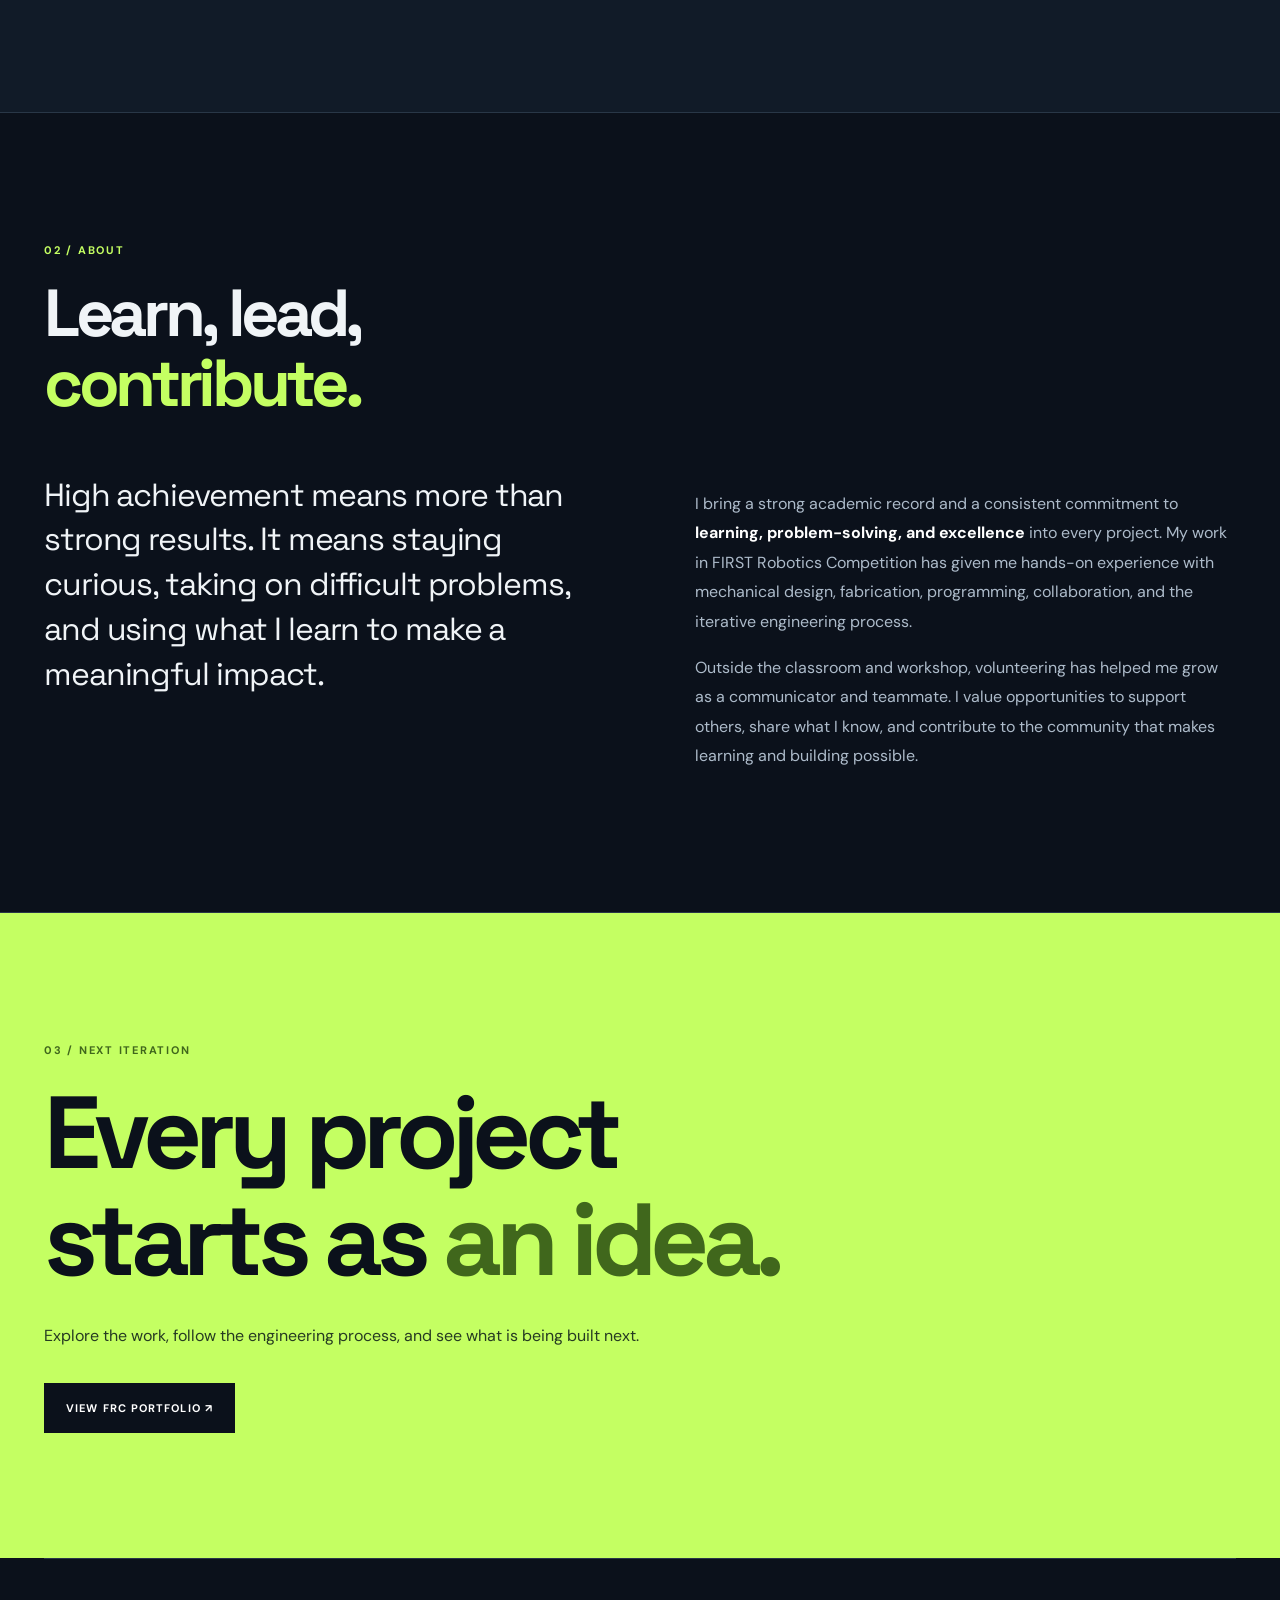
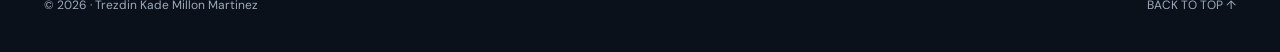
==== commit 2be4d903: "Update portfolio contents" ====
--- a/index.html
+++ b/index.html
@@ -70,7 +70,7 @@
           <span class="coordinate two"></span>
           <div class="blueprint">
             <div class="blueprint-ring">
-              <div class="blueprint-mark">TW</div>
+              <div class="blueprint-mark">TKMM</div>
             </div>
           </div>
           <div class="visual-label">
@@ -121,21 +121,26 @@
       <section class="section" id="about">
         <div class="wrap">
           <span class="kicker">02 / ABOUT</span>
-          <h2>Build, test,<br /><i>iterate.</i></h2>
+          <h2>Learn, lead,<br /><i>contribute.</i></h2>
           <div class="about-grid">
             <p class="big-copy">
-              The best projects explain how they got better, not just how they
-              looked when they finished.
+              High achievement means more than strong results. It means staying
+              curious, taking on difficult problems, and using what I learn to
+              make a meaningful impact.
             </p>
             <div class="about-copy">
               <p>
-                This portfolio brings together <strong>engineering process,
-                programming, design, and experimentation</strong>. It highlights
-                not only the result, but the decisions and revisions behind it.
+                I bring a strong academic record and a consistent commitment to
+                <strong>learning, problem-solving, and excellence</strong> into
+                every project. My work in FIRST Robotics Competition has given me
+                hands-on experience with mechanical design, fabrication,
+                programming, collaboration, and the iterative engineering process.
               </p>
               <p>
-                The work is always evolving. New projects, evidence, and process
-                notes will be added as they are completed.
+                Outside the classroom and workshop, volunteering has helped me
+                grow as a communicator and teammate. I value opportunities to
+                support others, share what I know, and contribute to the
+                community that makes learning and building possible.
               </p>
             </div>
           </div>
@@ -167,4 +172,4 @@
 
     <script src="script.js"></script>
   </body>
-</html>+</html>
--- a/style.css
+++ b/style.css
@@ -537,7 +537,6 @@
 body.portfolio-page .kicker,
 body.portfolio-page .micro,
 body.portfolio-page .step-label,
-body.portfolio-page .placeholder,
 body.portfolio-page .panel-top,
 body.portfolio-page .panel-foot,
 body.portfolio-page .photo-credit,
@@ -757,12 +756,6 @@
   font-size: 14px;
 }
 
-body.portfolio-page .placeholder {
-  color: #d2deea;
-  font-size: 10px;
-  line-height: 1.5;
-}
-
 body.portfolio-page .step-icon {
   position: absolute;
   right: 18px;
@@ -833,7 +826,7 @@
 }
 
 body.portfolio-page .gallery-main,
-body.portfolio-page .media-placeholder {
+body.portfolio-page .media-card {
   min-height: 260px;
   margin: 0;
   border: 1px solid var(--portfolio-line);
@@ -848,7 +841,7 @@
   object-fit: cover;
 }
 
-body.portfolio-page .media-placeholder {
+body.portfolio-page .media-card {
   display: grid;
   place-items: center;
   padding: 20px;
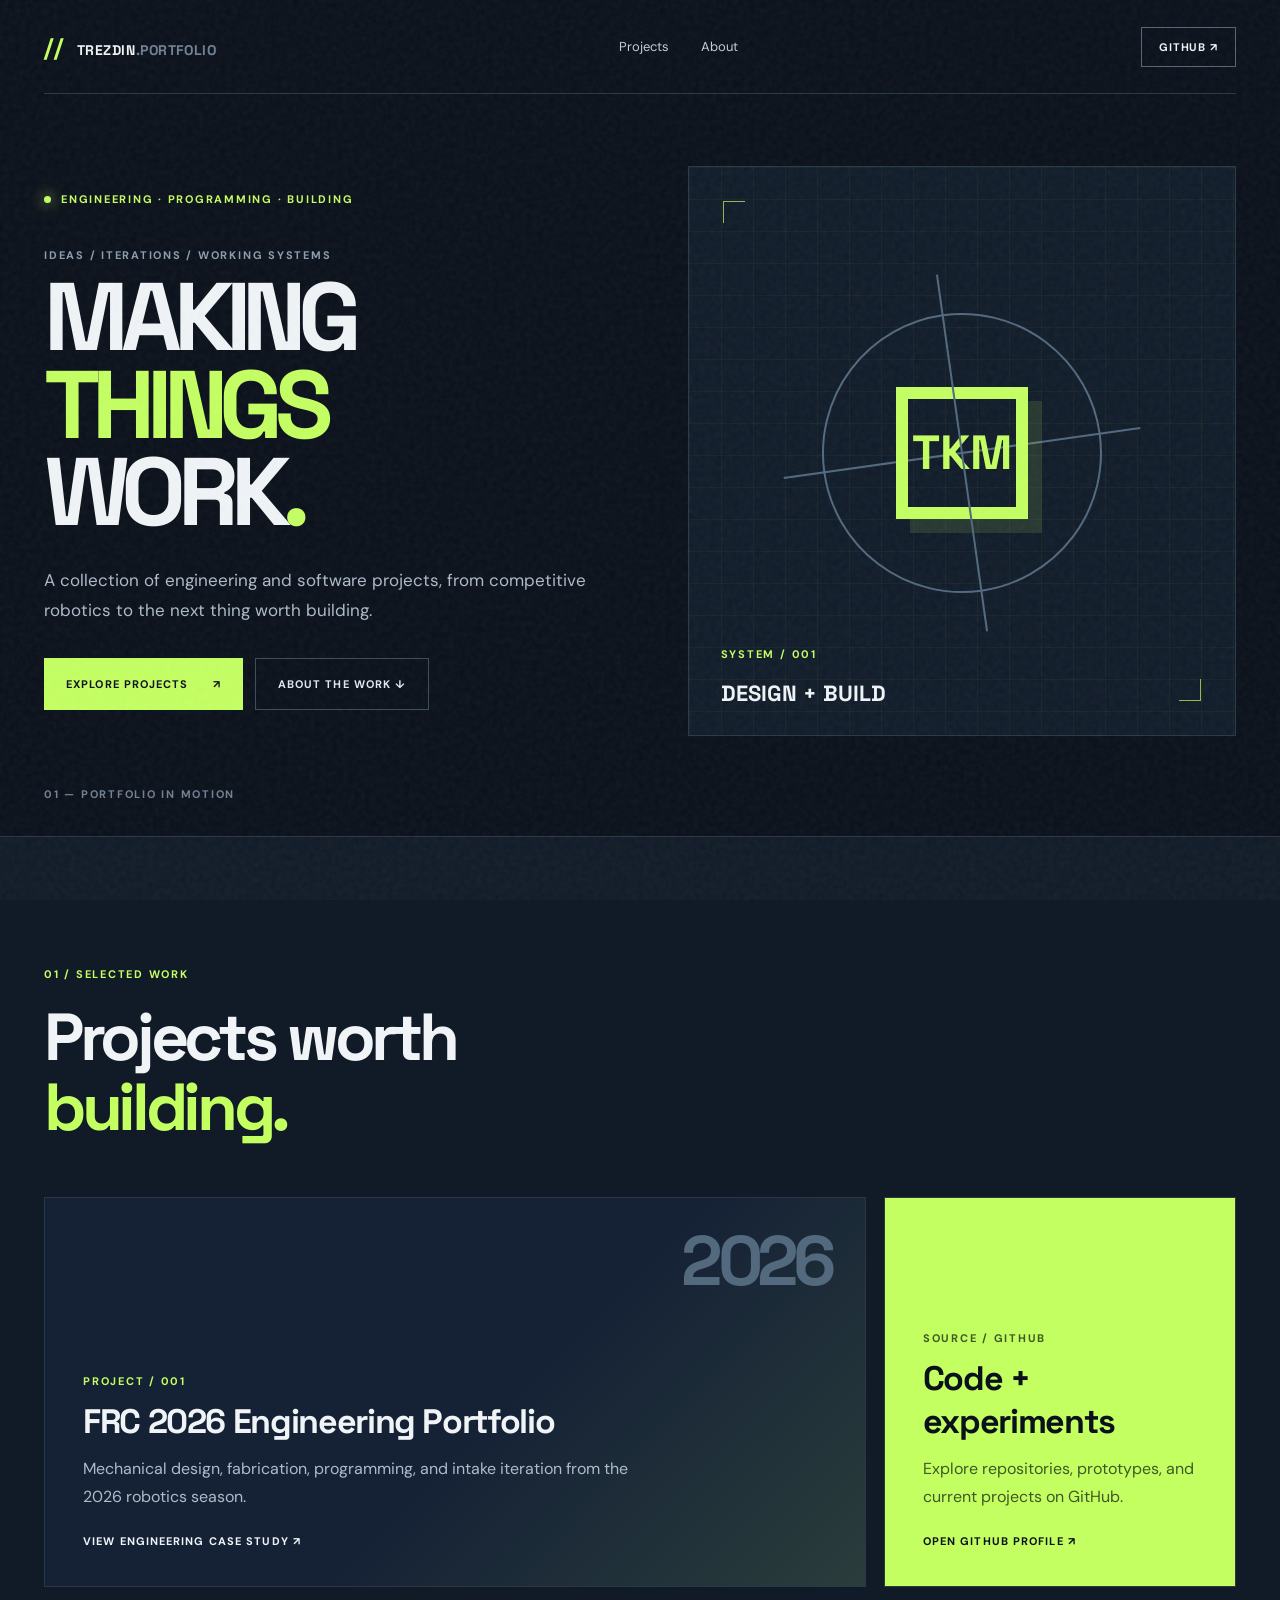
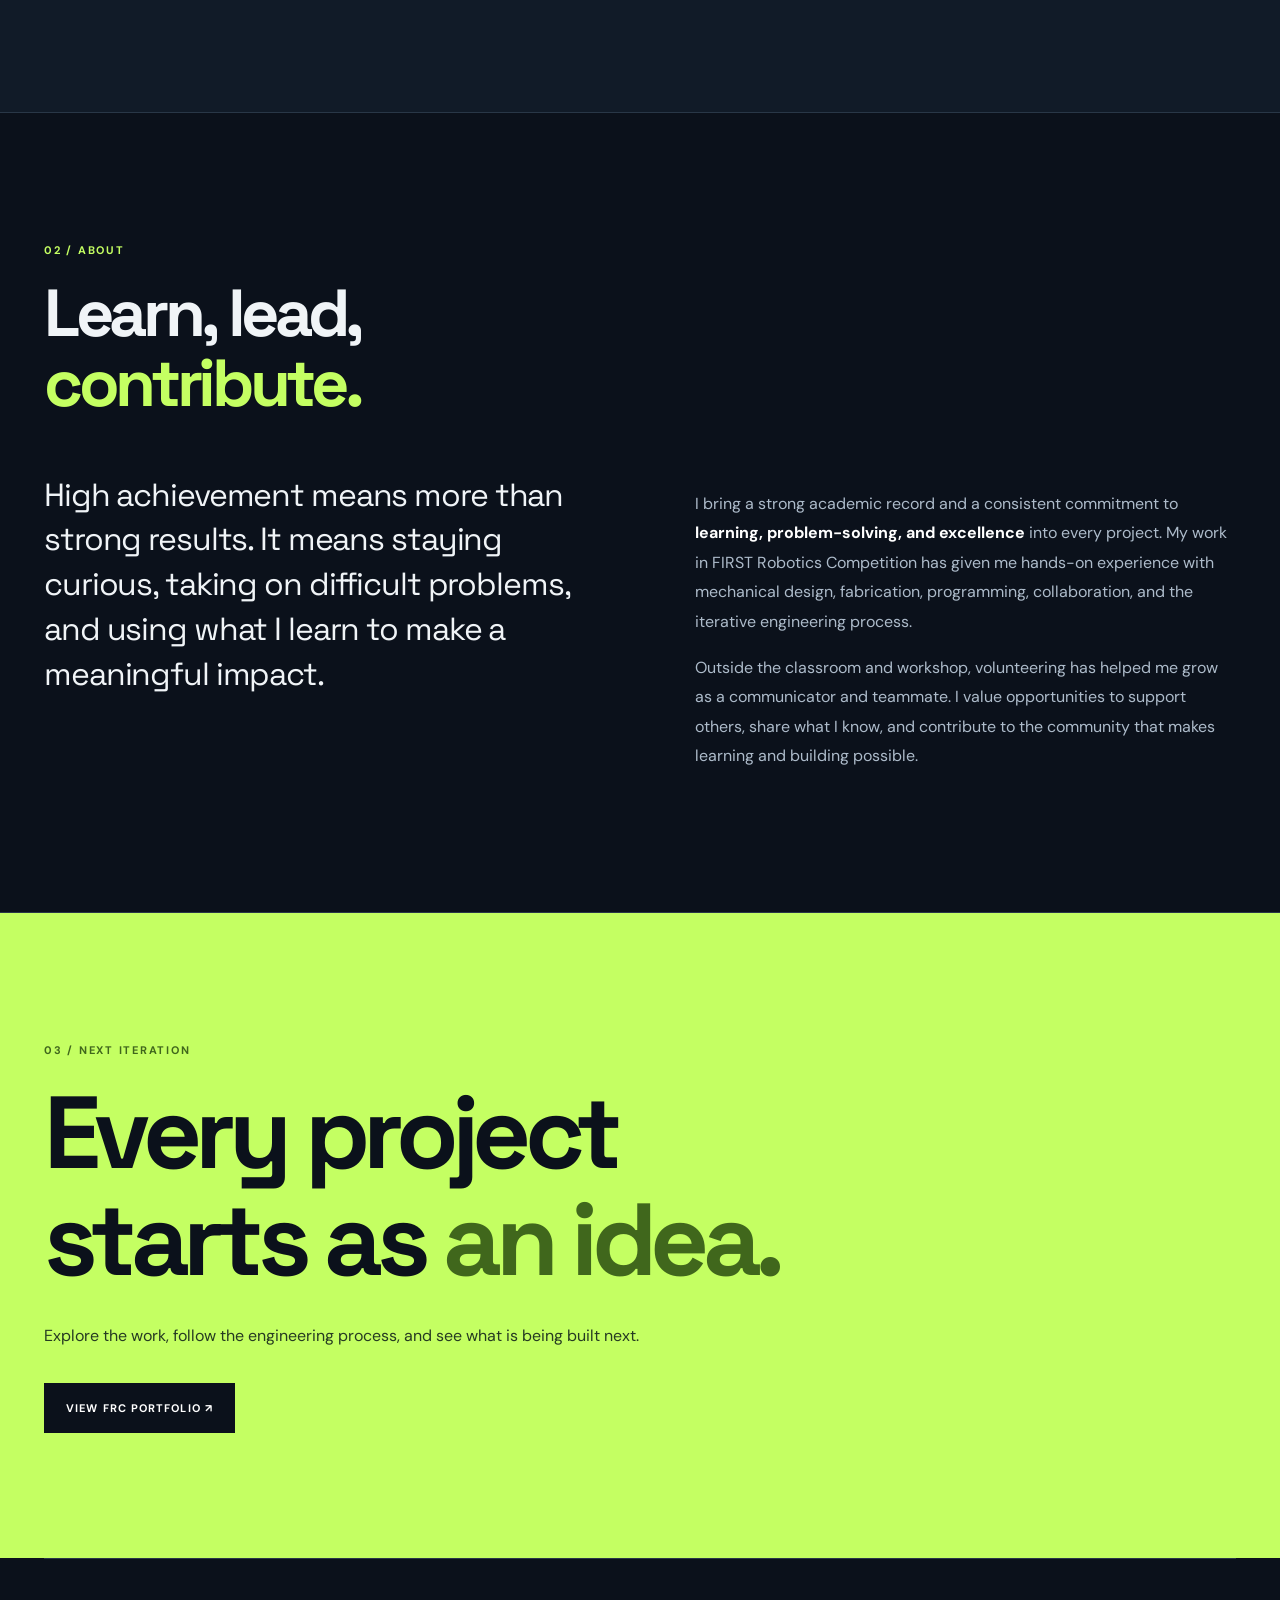
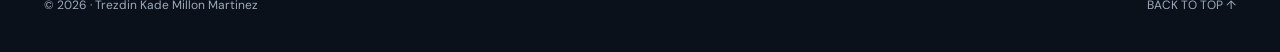
==== commit 23feac6c: "Added more detail and revised color on portfolio" ====
--- a/index.html
+++ b/index.html
@@ -70,7 +70,7 @@
           <span class="coordinate two"></span>
           <div class="blueprint">
             <div class="blueprint-ring">
-              <div class="blueprint-mark">TKMM</div>
+              <div class="blueprint-mark">TKM</div>
             </div>
           </div>
           <div class="visual-label">
--- a/style.css
+++ b/style.css
@@ -484,11 +484,13 @@
 
 /* FRC portfolio */
 body.portfolio-page {
-  --portfolio-accent: #77c6f7;
-  --portfolio-surface: #142338;
-  --portfolio-line: #334960;
-  --portfolio-muted: #b7c6d7;
-  background: #0c1625;
+  --portfolio-accent: #a8c94f;
+  --portfolio-gold: #d9b45b;
+  --portfolio-red: #b4474f;
+  --portfolio-surface: #172532;
+  --portfolio-line: #3d4b57;
+  --portfolio-muted: #c2c8c9;
+  background: #0c1218;
   color: #f3f7fb;
   font-family: Inter, "Segoe UI", Arial, sans-serif;
   line-height: 1.65;
@@ -497,7 +499,7 @@
 body.portfolio-page .nav {
   min-height: 94px;
   border-bottom-color: var(--portfolio-line);
-  background: #0c1625ed;
+  background: #0c1218ed;
 }
 
 body.portfolio-page .nav .nav-links {
@@ -601,12 +603,29 @@
 body.portfolio-page .btn.primary {
   border-color: var(--portfolio-accent);
   background: var(--portfolio-accent);
-  color: #061421;
+  color: #111a18;
 }
 
 body.portfolio-page .btn.ghost {
-  background: transparent;
+  background: #25333d;
+  border-color: var(--portfolio-gold);
   color: #f3f7fb;
+}
+
+body.portfolio-page .btn.ghost:hover {
+  background: #33434d;
+  border-color: var(--portfolio-accent);
+}
+
+body.portfolio-page .btn.landing-link {
+  background: #202d36;
+  border-color: var(--portfolio-gold);
+  color: #fffdf4;
+}
+
+body.portfolio-page .btn.landing-link:hover {
+  background: #2d3c45;
+  border-color: var(--portfolio-accent);
 }
 
 body.portfolio-page .hero-visual {
@@ -622,6 +641,20 @@
   width: 100%;
   height: 100%;
   object-fit: cover;
+}
+
+body.portfolio-page .team-logo {
+  position: absolute;
+  top: 18px;
+  right: 18px;
+  z-index: 1;
+  width: 92px;
+  height: 92px;
+  padding: 8px;
+  border: 1px solid rgba(217, 180, 91, 0.7);
+  border-radius: 50%;
+  background: rgba(12, 18, 24, 0.84);
+  object-fit: contain;
 }
 
 body.portfolio-page .image-tag {
@@ -782,7 +815,7 @@
 body.portfolio-page .feature-panel {
   border: 1px solid var(--portfolio-line);
   border-radius: 8px;
-  background: #192d44;
+  background: #1d2b35;
   overflow: hidden;
 }
 
@@ -799,6 +832,7 @@
 body.portfolio-page .panel-foot {
   border-top: 1px solid var(--portfolio-line);
   border-bottom: 0;
+  background: #24323a;
 }
 
 body.portfolio-page .log-item {
@@ -847,6 +881,29 @@
   padding: 20px;
   color: var(--portfolio-muted);
   text-align: center;
+}
+
+body.portfolio-page .video-card {
+  align-content: center;
+  gap: 12px;
+  padding: 12px;
+}
+
+body.portfolio-page .video-card video {
+  display: block;
+  width: 100%;
+  max-height: 220px;
+  background: #07101a;
+  border-radius: 4px;
+}
+
+body.portfolio-page .video-card figcaption {
+  display: grid;
+  gap: 4px;
+}
+
+body.portfolio-page .video-card small {
+  color: var(--portfolio-muted);
 }
 
 body.portfolio-page .closing {
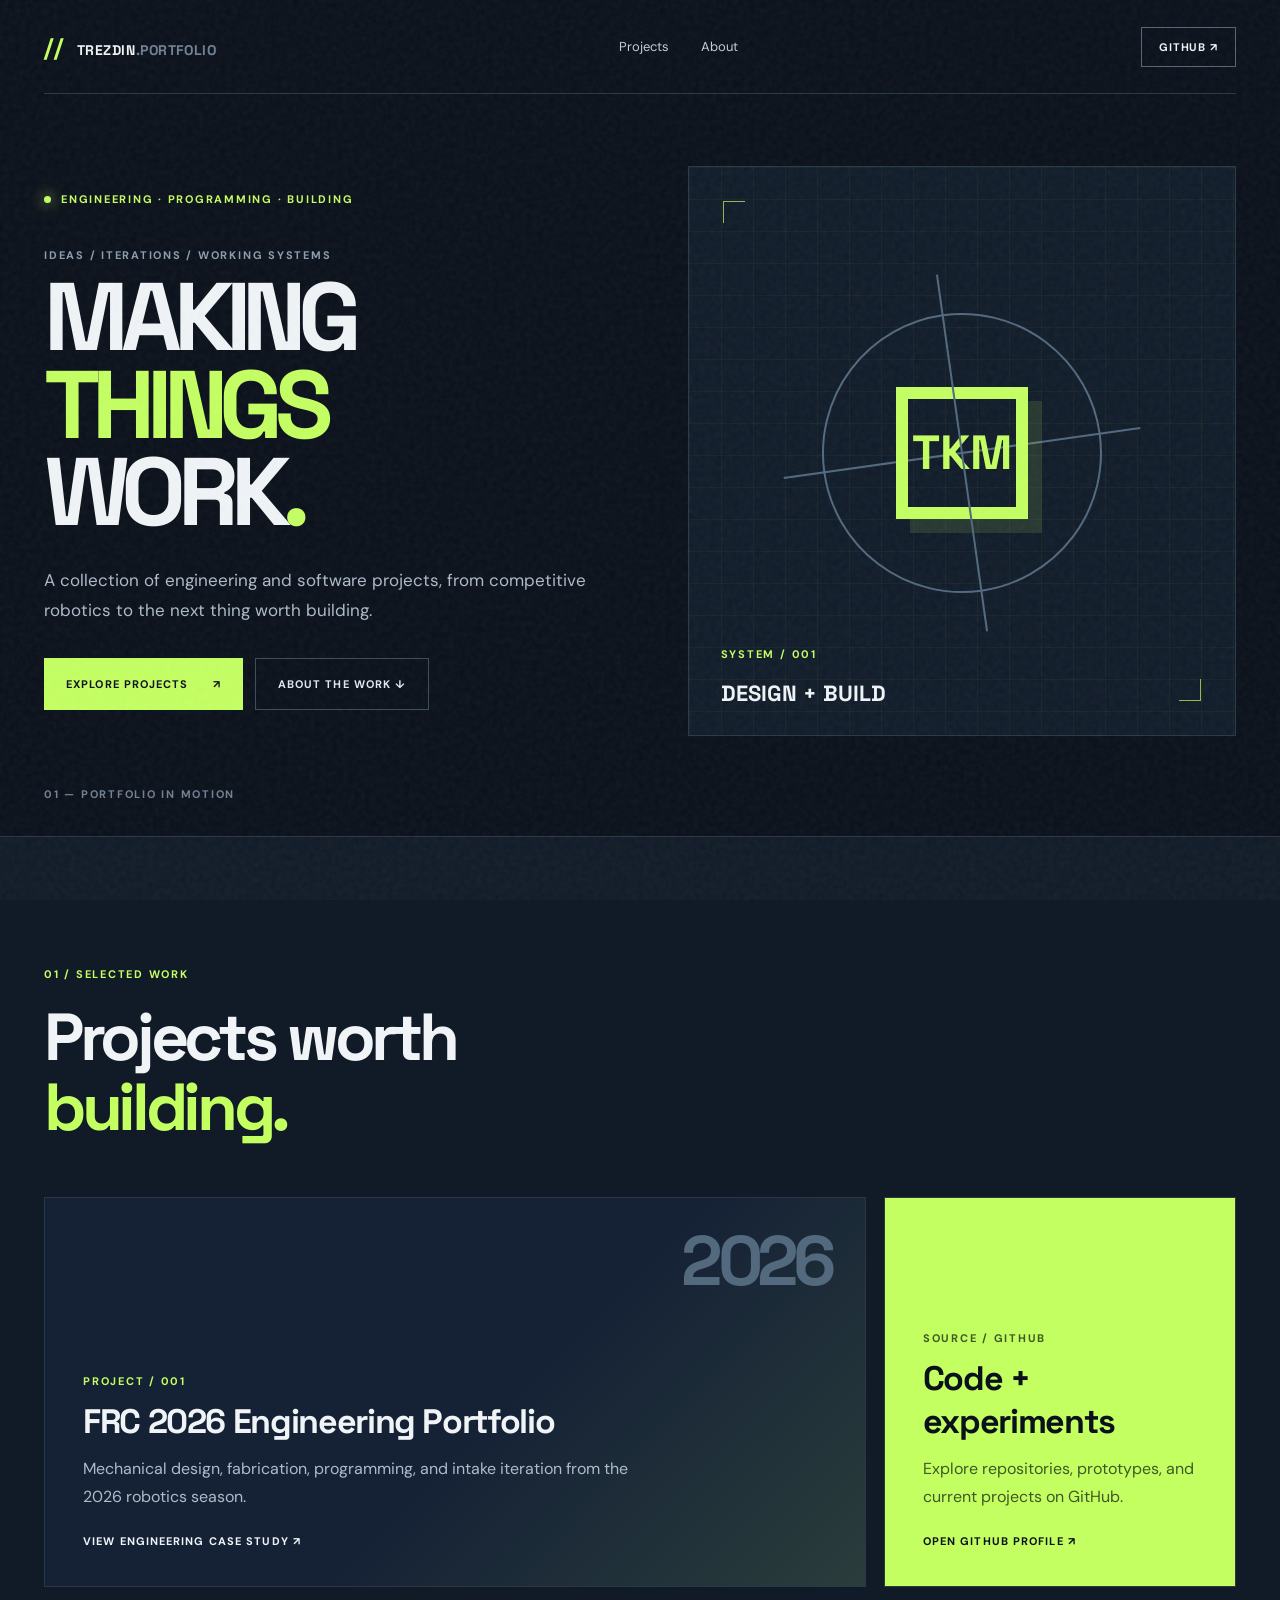
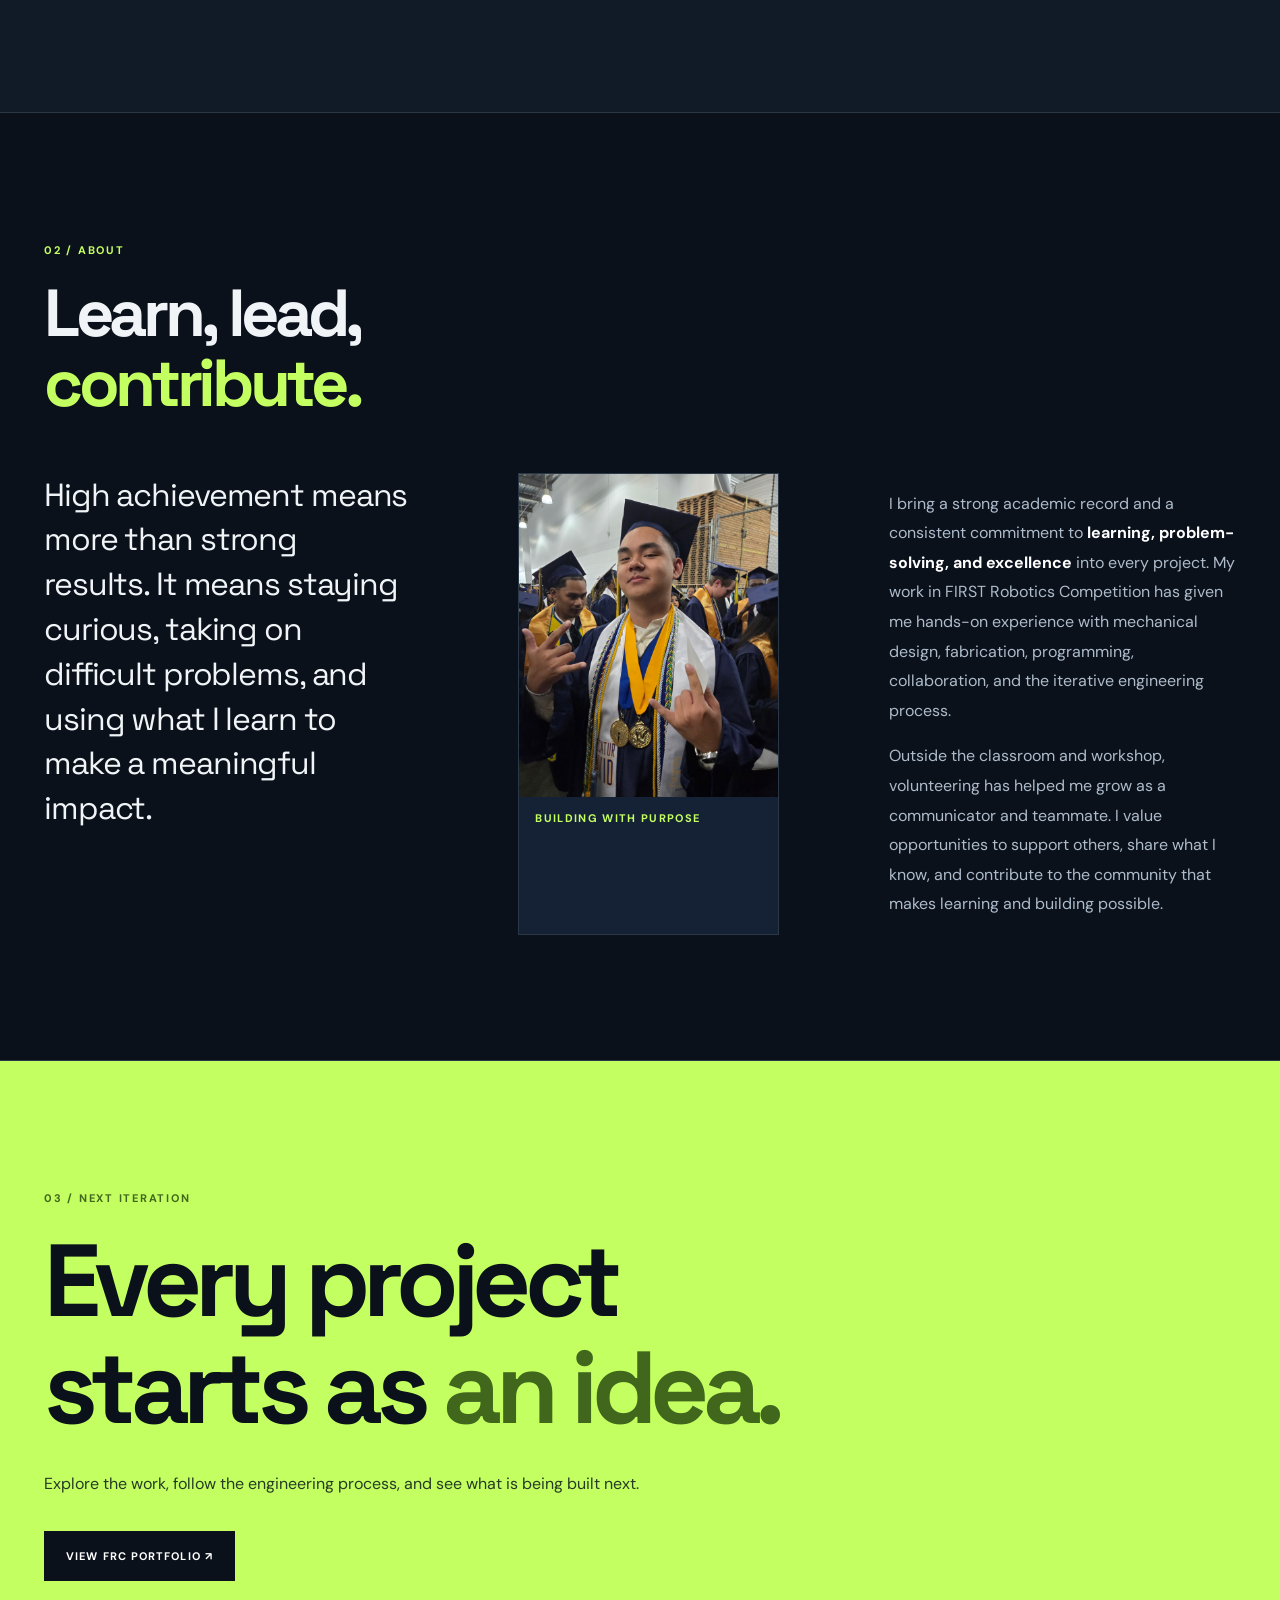
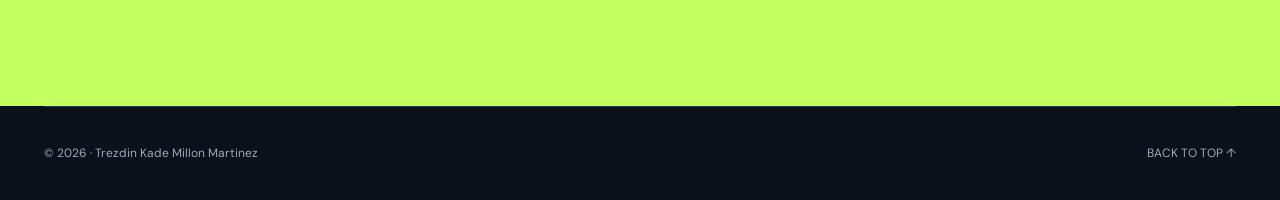
==== commit 39e4c795: "Many updates to the portfolio" ====
--- a/index.html
+++ b/index.html
@@ -128,6 +128,10 @@
               curious, taking on difficult problems, and using what I learn to
               make a meaningful impact.
             </p>
+            <figure class="about-profile">
+              <img src="FRC_portfolio/assets/me.jpg" alt="Portrait of Trezdin Kade Millon Martinez" />
+              <figcaption>BUILDING WITH PURPOSE</figcaption>
+            </figure>
             <div class="about-copy">
               <p>
                 I bring a strong academic record and a consistent commitment to
--- a/style.css
+++ b/style.css
@@ -371,8 +371,30 @@
 
       .about-grid {
         display: grid;
-        grid-template-columns: 1fr 1fr;
+        grid-template-columns: 1.05fr 0.75fr 1fr;
         gap: 110px;
+      }
+
+      .about-profile {
+        margin: 0;
+        border: 1px solid var(--line);
+        background: #152236;
+        overflow: hidden;
+      }
+
+      .about-profile img {
+        display: block;
+        width: 100%;
+        aspect-ratio: 4 / 5;
+        object-fit: cover;
+      }
+
+      .about-profile figcaption {
+        padding: 14px 16px;
+        color: var(--accent);
+        font-size: 11px;
+        font-weight: 700;
+        letter-spacing: 0.12em;
       }
 
       .big-copy {
@@ -484,12 +506,12 @@
 
 /* FRC portfolio */
 body.portfolio-page {
-  --portfolio-accent: #a8c94f;
+  --portfolio-accent: #c4e866;
   --portfolio-gold: #d9b45b;
   --portfolio-red: #b4474f;
   --portfolio-surface: #172532;
-  --portfolio-line: #3d4b57;
-  --portfolio-muted: #c2c8c9;
+  --portfolio-line: #52616c;
+  --portfolio-muted: #d5dde0;
   background: #0c1218;
   color: #f3f7fb;
   font-family: Inter, "Segoe UI", Arial, sans-serif;
@@ -522,6 +544,34 @@
 body.portfolio-page .nav-cta:hover {
   border-color: var(--portfolio-accent);
   color: var(--portfolio-accent);
+}
+
+body.portfolio-page .portfolio-nav-actions {
+  display: flex;
+  align-items: center;
+  gap: 8px;
+}
+
+body.portfolio-page .portfolio-nav-logo {
+  width: 40px;
+  height: 40px;
+  padding: 4px;
+  border: 1px solid var(--portfolio-gold);
+  border-radius: 50%;
+  background: #111a20;
+  object-fit: contain;
+}
+
+body.portfolio-page .landing-nav-link {
+  background: var(--portfolio-accent);
+  border-color: var(--portfolio-accent);
+  color: #111a18;
+}
+
+body.portfolio-page .landing-nav-link:hover {
+  border-color: var(--portfolio-gold);
+  background: #bddb65;
+  color: #111a18;
 }
 
 body.portfolio-page .hero {
@@ -617,17 +667,6 @@
   border-color: var(--portfolio-accent);
 }
 
-body.portfolio-page .btn.landing-link {
-  background: #202d36;
-  border-color: var(--portfolio-gold);
-  color: #fffdf4;
-}
-
-body.portfolio-page .btn.landing-link:hover {
-  background: #2d3c45;
-  border-color: var(--portfolio-accent);
-}
-
 body.portfolio-page .hero-visual {
   position: relative;
   height: 520px;
@@ -641,20 +680,6 @@
   width: 100%;
   height: 100%;
   object-fit: cover;
-}
-
-body.portfolio-page .team-logo {
-  position: absolute;
-  top: 18px;
-  right: 18px;
-  z-index: 1;
-  width: 92px;
-  height: 92px;
-  padding: 8px;
-  border: 1px solid rgba(217, 180, 91, 0.7);
-  border-radius: 50%;
-  background: rgba(12, 18, 24, 0.84);
-  object-fit: contain;
 }
 
 body.portfolio-page .image-tag {
@@ -709,6 +734,10 @@
   align-items: start;
 }
 
+body.portfolio-page .overview-primary {
+  min-width: 0;
+}
+
 body.portfolio-page .big-copy {
   font-size: clamp(24px, 3vw, 36px);
   line-height: 1.35;
@@ -721,9 +750,9 @@
 
 body.portfolio-page .stats {
   display: grid;
-  grid-template-columns: repeat(4, 1fr);
+  grid-template-columns: repeat(2, minmax(0, 1fr));
   gap: 14px;
-  margin-top: 48px;
+  margin-top: 32px;
 }
 
 body.portfolio-page .stats div {
@@ -798,6 +827,11 @@
 body.portfolio-page .feature {
   background: var(--portfolio-surface);
   border-block: 1px solid var(--portfolio-line);
+  padding-block: 128px;
+}
+
+body.portfolio-page .feature .kicker {
+  color: var(--portfolio-gold);
 }
 
 body.portfolio-page .feature-grid {
@@ -883,6 +917,52 @@
   text-align: center;
 }
 
+body.portfolio-page .image-card {
+  display: flex;
+  flex-direction: column;
+  align-items: stretch;
+  justify-content: flex-end;
+  gap: 12px;
+  padding: 0;
+}
+
+body.portfolio-page .image-card img {
+  width: 100%;
+  min-height: 170px;
+  flex: 1;
+  object-fit: cover;
+}
+
+body.portfolio-page .image-card figcaption {
+  display: grid;
+  gap: 4px;
+  padding: 0 16px 16px;
+}
+
+body.portfolio-page .resource-card {
+  align-content: center;
+  justify-items: start;
+  gap: 10px;
+  padding: 24px;
+  text-align: left;
+}
+
+body.portfolio-page .code-card {
+  grid-column: span 2;
+}
+
+body.portfolio-page .resource-card > span {
+  color: var(--portfolio-gold);
+  font-size: 11px;
+  font-weight: 800;
+  letter-spacing: 0.14em;
+}
+
+body.portfolio-page .resource-card .text-link {
+  margin-top: 6px;
+  font-size: 11px;
+}
+
 body.portfolio-page .video-card {
   align-content: center;
   gap: 12px;
@@ -917,6 +997,16 @@
   font-size: 12px;
 }
 
+body.portfolio-page .footer-links {
+  display: flex;
+  align-items: center;
+  gap: 24px;
+}
+
+body.portfolio-page .footer-links a {
+  color: var(--portfolio-muted);
+}
+
 body.portfolio-page .footer a:hover {
   color: var(--portfolio-accent);
 }
@@ -954,12 +1044,36 @@
     display: none;
   }
 
+  body.portfolio-page .nav {
+    gap: 10px;
+  }
+
+  body.portfolio-page .brand {
+    font-size: 11px;
+  }
+
+  body.portfolio-page .brandmark {
+    margin-right: 5px;
+    font-size: 20px;
+  }
+
   body.portfolio-page .nav .nav-links.open {
     display: flex;
   }
 
-  body.portfolio-page .nav-cta {
+  body.portfolio-page .landing-nav-link {
     display: none;
+  }
+
+  body.portfolio-page .portfolio-nav-actions .nav-cta:not(.landing-nav-link) {
+    display: inline-flex;
+    padding: 10px 9px;
+    font-size: 10px;
+  }
+
+  body.portfolio-page .portfolio-nav-logo {
+    width: 34px;
+    height: 34px;
   }
 
   body.portfolio-page .hero {
@@ -990,6 +1104,16 @@
 
   body.portfolio-page .footer {
     min-height: 110px;
+    align-items: flex-start;
+  }
+
+  body.portfolio-page .code-card {
+    grid-column: auto;
+  }
+
+  body.portfolio-page .footer-links {
+    flex-wrap: wrap;
+    gap: 12px 18px;
   }
 }
 
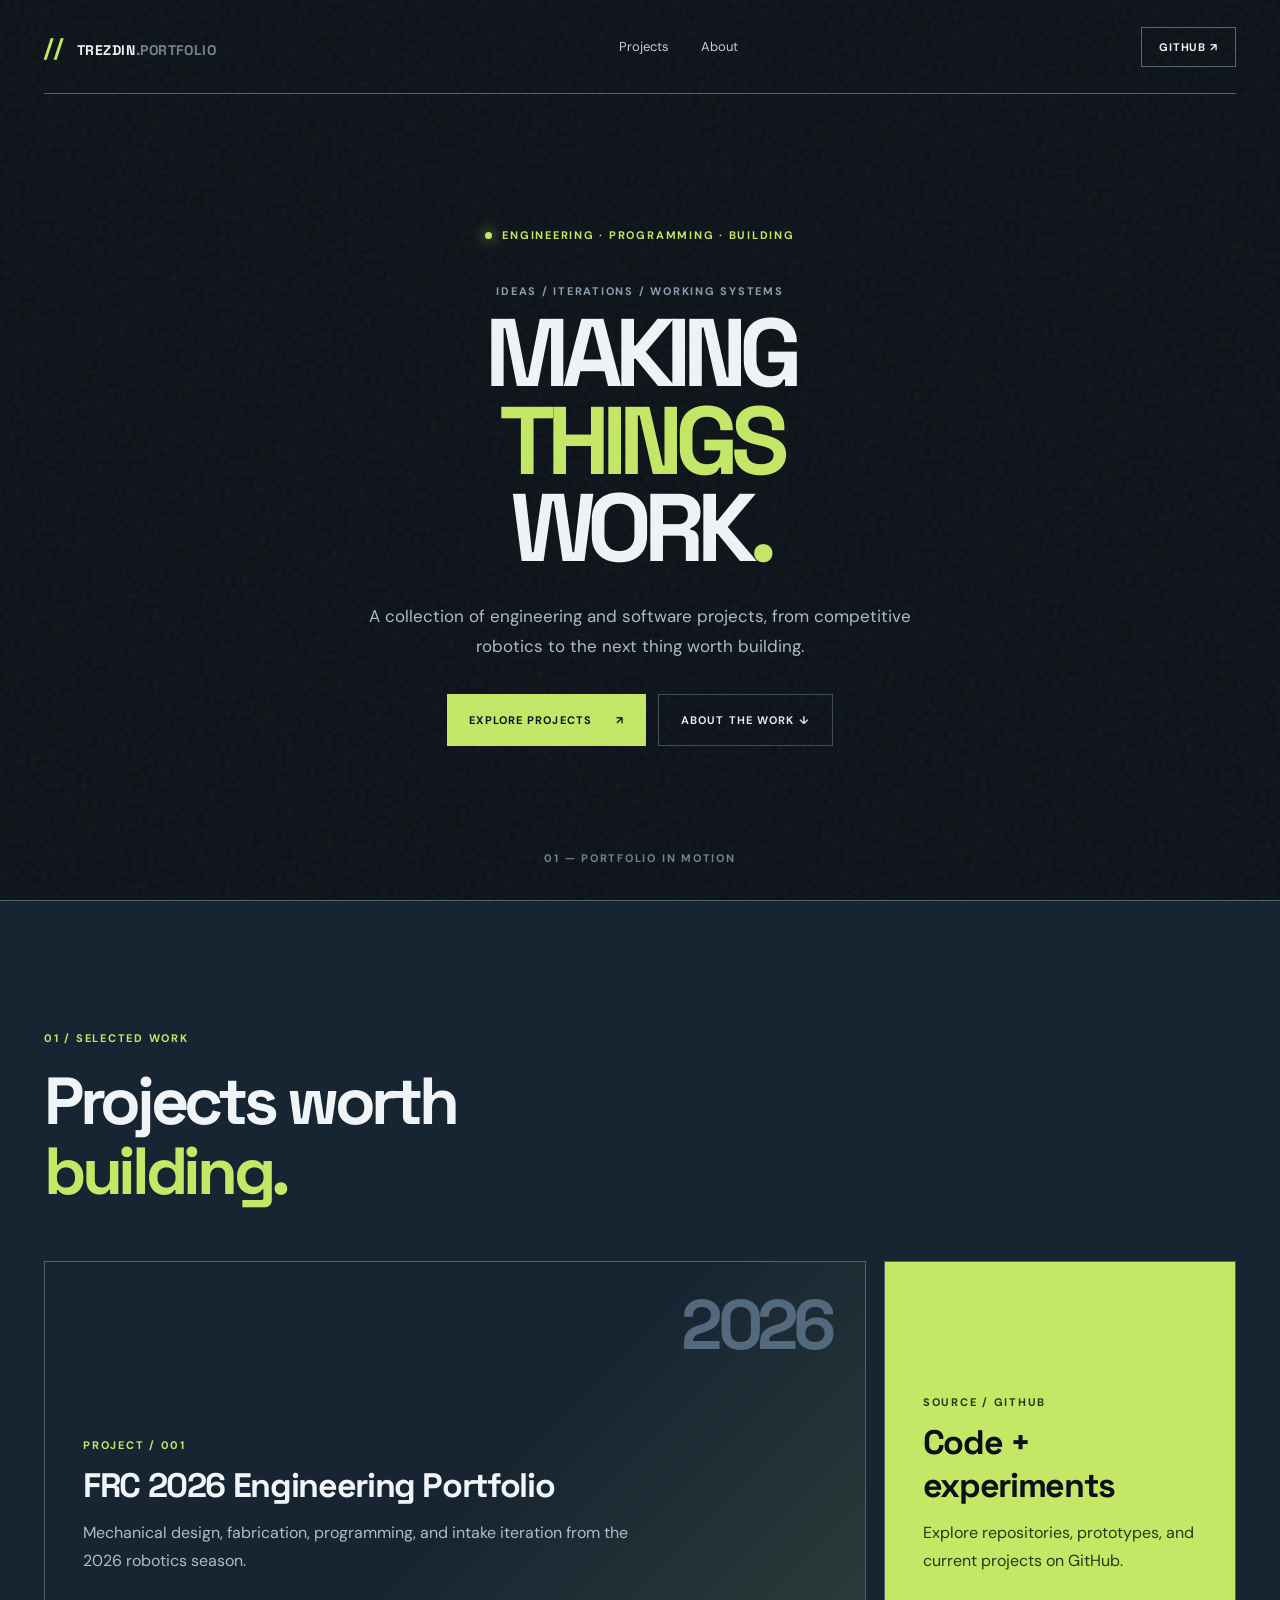
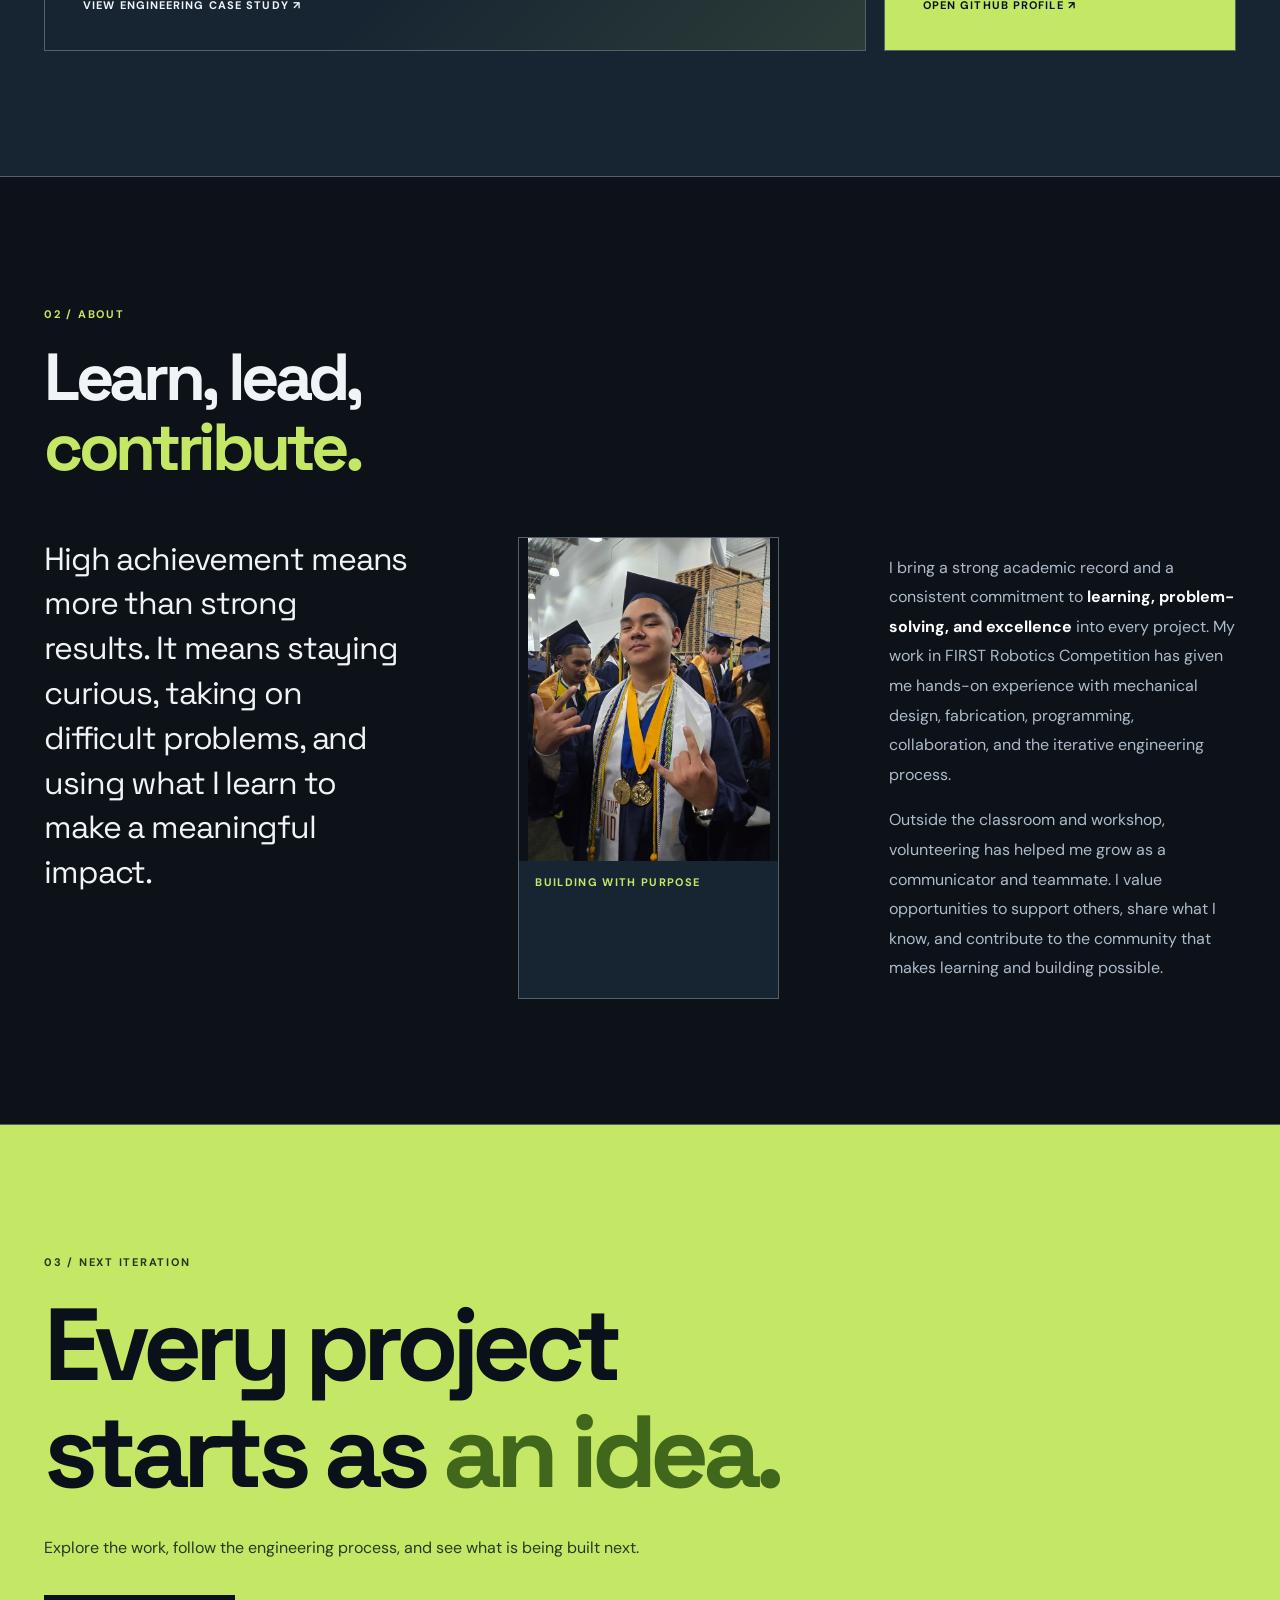
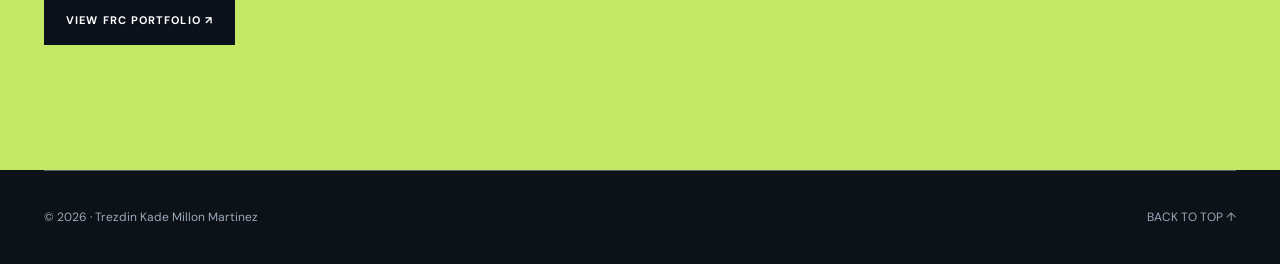
==== commit 595a70e9: "Explicit requirements" ====
--- a/index.html
+++ b/index.html
@@ -65,19 +65,6 @@
           </div>
         </div>
 
-        <div class="hero-visual" aria-label="Engineering design graphic">
-          <span class="coordinate one"></span>
-          <span class="coordinate two"></span>
-          <div class="blueprint">
-            <div class="blueprint-ring">
-              <div class="blueprint-mark">TKM</div>
-            </div>
-          </div>
-          <div class="visual-label">
-            <span class="micro">SYSTEM / 001</span>
-            <strong>DESIGN + BUILD</strong>
-          </div>
-        </div>
         <div class="hero-index">01 &#8212; PORTFOLIO IN MOTION</div>
       </section>
 
--- a/style.css
+++ b/style.css
@@ -1,12 +1,13 @@
 @import url("https://fonts.googleapis.com/css2?family=DM+Sans:wght@400;500;600;700&family=Space+Grotesk:wght@400;500;600;700&display=swap");
 
       :root {
-        --bg: #0b111b;
-        --surface: #111c2a;
-        --line: #293747;
+        --bg: #0c1218;
+        --surface: #172532;
+        --line: #52616c;
         --text: #f0f4f7;
-        --muted: #9caaba;
-        --accent: #c4ff62;
+        --muted: #d5dde0;
+        --accent: #c4e866;
+        --gold: #d9b45b;
       }
 
       * { box-sizing: border-box; }
@@ -98,6 +99,27 @@
         align-items: center;
         position: relative;
         padding-block: 72px 100px;
+      }
+
+      .home-page .hero {
+        grid-template-columns: 1fr;
+        justify-items: center;
+        text-align: center;
+        min-height: calc(100vh - 94px);
+        padding-block: 64px 84px;
+      }
+
+      .home-page .hero > div:first-child {
+        max-width: 900px;
+      }
+
+      .home-page .hero .eyebrow,
+      .home-page .hero .hero-actions {
+        justify-content: center;
+      }
+
+      .home-page .hero .lead {
+        margin-inline: auto;
       }
 
       .eyebrow,
@@ -203,81 +225,6 @@
         background-size: 32px 32px;
       }
 
-      .coordinate {
-        position: absolute;
-        width: 22px;
-        height: 22px;
-        border: 1px solid var(--accent);
-        opacity: 0.7;
-      }
-
-      .coordinate.one { top: 34px; left: 34px; border-right: 0; border-bottom: 0; }
-      .coordinate.two { right: 34px; bottom: 34px; border-left: 0; border-top: 0; }
-
-      .blueprint {
-        position: absolute;
-        inset: 90px 70px 86px;
-        display: grid;
-        place-items: center;
-      }
-
-      .blueprint-ring {
-        width: 280px;
-        aspect-ratio: 1;
-        border: 2px solid #52697e;
-        border-radius: 50%;
-        position: relative;
-        display: grid;
-        place-items: center;
-        transform: rotate(-8deg);
-      }
-
-      .blueprint-ring::before,
-      .blueprint-ring::after {
-        content: "";
-        position: absolute;
-        background: #52697e;
-      }
-
-      .blueprint-ring::before {
-        width: 360px;
-        height: 2px;
-      }
-
-      .blueprint-ring::after {
-        height: 360px;
-        width: 2px;
-      }
-
-      .blueprint-mark {
-        width: 132px;
-        height: 132px;
-        border: 12px solid var(--accent);
-        transform: rotate(8deg);
-        display: grid;
-        place-items: center;
-        box-shadow: 14px 14px 0 rgba(196, 255, 98, 0.12);
-        font: 700 48px/1 "Space Grotesk", sans-serif;
-        color: var(--accent);
-      }
-
-      .visual-label {
-        position: absolute;
-        left: 32px;
-        bottom: 28px;
-        display: grid;
-        gap: 6px;
-      }
-
-      .visual-label span {
-        color: var(--accent);
-      }
-
-      .visual-label strong {
-        font-family: "Space Grotesk";
-        font-size: 22px;
-      }
-
       .hero-index {
         position: absolute;
         bottom: 35px;
@@ -289,7 +236,7 @@
         border-top: 1px solid var(--line);
       }
 
-      .projects { background: #111b28; }
+      .projects { background: #172532; }
 
       .kicker { color: var(--accent); }
 
@@ -309,7 +256,7 @@
       .project-card {
         min-height: 390px;
         border: 1px solid var(--line);
-        background: #152236;
+        background: #172532;
         position: relative;
         display: flex;
         flex-direction: column;
@@ -326,8 +273,8 @@
 
       .project-card.featured {
         background:
-          linear-gradient(135deg, transparent 55%, rgba(196, 255, 98, 0.12)),
-          #152236;
+          linear-gradient(135deg, transparent 55%, rgba(196, 232, 102, 0.12)),
+          #172532;
       }
 
       .project-card.featured::before {
@@ -346,7 +293,7 @@
       }
 
       .project-card.secondary .card-index,
-      .project-card.secondary p { color: #3e5924; }
+      .project-card.secondary p { color: #26371a; }
 
       .card-index { color: var(--accent); margin-bottom: 12px; }
 
@@ -378,7 +325,7 @@
       .about-profile {
         margin: 0;
         border: 1px solid var(--line);
-        background: #152236;
+        background: #172532;
         overflow: hidden;
       }
 
@@ -386,7 +333,8 @@
         display: block;
         width: 100%;
         aspect-ratio: 4 / 5;
-        object-fit: cover;
+        object-fit: contain;
+        background: #0c1218;
       }
 
       .about-profile figcaption {
@@ -424,7 +372,7 @@
       }
 
       .closing h2 i { color: #40671c; }
-      .closing .kicker { color: #40671c; }
+      .closing .kicker { color: #26371a; }
 
       .closing p {
         max-width: 680px;
@@ -492,11 +440,6 @@
         .hero { min-height: auto; padding-block: 60px; }
         .hero h1 { font-size: clamp(56px, 19vw, 82px); }
         .hero-visual { height: 330px; }
-        .blueprint { inset: 70px 35px; }
-        .blueprint-ring { width: 210px; }
-        .blueprint-ring::before { width: 270px; }
-        .blueprint-ring::after { height: 270px; }
-        .blueprint-mark { width: 100px; height: 100px; font-size: 38px; }
         .section { padding-block: 78px; }
         h2 { margin-bottom: 38px; }
         .project-card { min-height: 330px; padding: 28px; }
@@ -518,6 +461,10 @@
   line-height: 1.65;
 }
 
+body.portfolio-page img {
+  max-width: 100%;
+}
+
 body.portfolio-page .nav {
   min-height: 94px;
   border-bottom-color: var(--portfolio-line);
@@ -679,7 +626,8 @@
 body.portfolio-page .hero-visual img {
   width: 100%;
   height: 100%;
-  object-fit: cover;
+  object-fit: contain;
+  background: #0c1218;
 }
 
 body.portfolio-page .image-tag {
@@ -895,6 +843,7 @@
 
 body.portfolio-page .gallery-main,
 body.portfolio-page .media-card {
+  min-width: 0;
   min-height: 260px;
   margin: 0;
   border: 1px solid var(--portfolio-line);
@@ -903,10 +852,16 @@
   overflow: hidden;
 }
 
+body.portfolio-page .gallery-main {
+  aspect-ratio: 3 / 2;
+}
+
 body.portfolio-page .gallery-main img {
+  display: block;
   width: 100%;
   height: 100%;
-  object-fit: cover;
+  object-fit: contain;
+  background: #0c1218;
 }
 
 body.portfolio-page .media-card {
@@ -927,10 +882,12 @@
 }
 
 body.portfolio-page .image-card img {
+  display: block;
   width: 100%;
-  min-height: 170px;
-  flex: 1;
-  object-fit: cover;
+  height: 180px;
+  flex: 0 0 180px;
+  object-fit: contain;
+  background: #0c1218;
 }
 
 body.portfolio-page .image-card figcaption {
@@ -1096,6 +1053,8 @@
 
   body.portfolio-page .gallery-main {
     grid-column: auto;
+    aspect-ratio: 4 / 3;
+    min-height: 0;
   }
 
   body.portfolio-page .section {
@@ -1120,12 +1079,12 @@
 /* 404 page */
 body.page-404 {
   color-scheme: dark;
-  --ink: #0b111b;
-  --panel: #121a27;
-  --line: #263247;
+  --ink: #0c1218;
+  --panel: #172532;
+  --line: #52616c;
   --paper: #f3f0e8;
-  --orange: #ff6b35;
-  --green: #b8f34a;
+  --orange: #d9b45b;
+  --green: #c4e866;
   min-height: 100vh;
   margin: 0;
   display: grid;
@@ -1147,7 +1106,7 @@
 body.page-404 .robot { position: relative; width: 180px; height: 126px; margin: 0 auto 18px; }
 body.page-404 .head { position: absolute; left: 38px; top: 16px; width: 104px; height: 76px; border: 4px solid var(--paper); border-radius: 16px; background: var(--panel); transform-origin: center; animation: search404 2.4s ease-in-out infinite; }
 body.page-404 .antenna { position: absolute; left: 86px; top: 0; width: 4px; height: 20px; border-radius: 4px; background: var(--paper); }
-body.page-404 .antenna::before { content: ""; position: absolute; left: -5px; top: -7px; width: 14px; height: 14px; border-radius: 50%; background: var(--orange); box-shadow: 0 0 18px rgba(255, 107, 53, 0.75); }
+body.page-404 .antenna::before { content: ""; position: absolute; left: -5px; top: -7px; width: 14px; height: 14px; border-radius: 50%; background: var(--orange); box-shadow: 0 0 18px rgba(217, 180, 91, 0.75); }
 body.page-404 .eye { position: absolute; top: 25px; width: 15px; height: 15px; border-radius: 50%; background: var(--green); box-shadow: 0 0 12px rgba(184, 243, 74, 0.8); }
 body.page-404 .eye.left { left: 22px; }
 body.page-404 .eye.right { right: 22px; }
@@ -1155,7 +1114,7 @@
 body.page-404 .body { position: absolute; left: 55px; bottom: 0; width: 70px; height: 38px; border: 4px solid var(--paper); border-bottom: 0; border-radius: 12px 12px 0 0; background: var(--orange); }
 body.page-404 h1 { margin: 0; font-size: clamp(92px, 22vw, 180px); line-height: 0.72; letter-spacing: -0.09em; color: transparent; -webkit-text-stroke: 3px var(--paper); text-shadow: 10px 10px 0 var(--orange); }
 body.page-404 h2 { margin: 28px 0 10px; font-size: clamp(24px, 5vw, 42px); letter-spacing: -0.04em; }
-body.page-404 p { max-width: 520px; margin: 0 auto 24px; color: #bbc3cf; font-size: 16px; line-height: 1.6; }
+body.page-404 p { max-width: 520px; margin: 0 auto 24px; color: #d5dde0; font-size: 16px; line-height: 1.6; }
 body.page-404 .actions { display: flex; justify-content: center; gap: 10px; flex-wrap: wrap; }
 body.page-404 a,
 body.page-404 button { appearance: none; border: 0; border-radius: 6px; padding: 13px 16px; background: var(--green); color: var(--ink); font: 800 13px/1 Arial, Helvetica, sans-serif; letter-spacing: 0.06em; text-decoration: none; text-transform: uppercase; cursor: pointer; transition: transform 150ms ease, box-shadow 150ms ease; }
